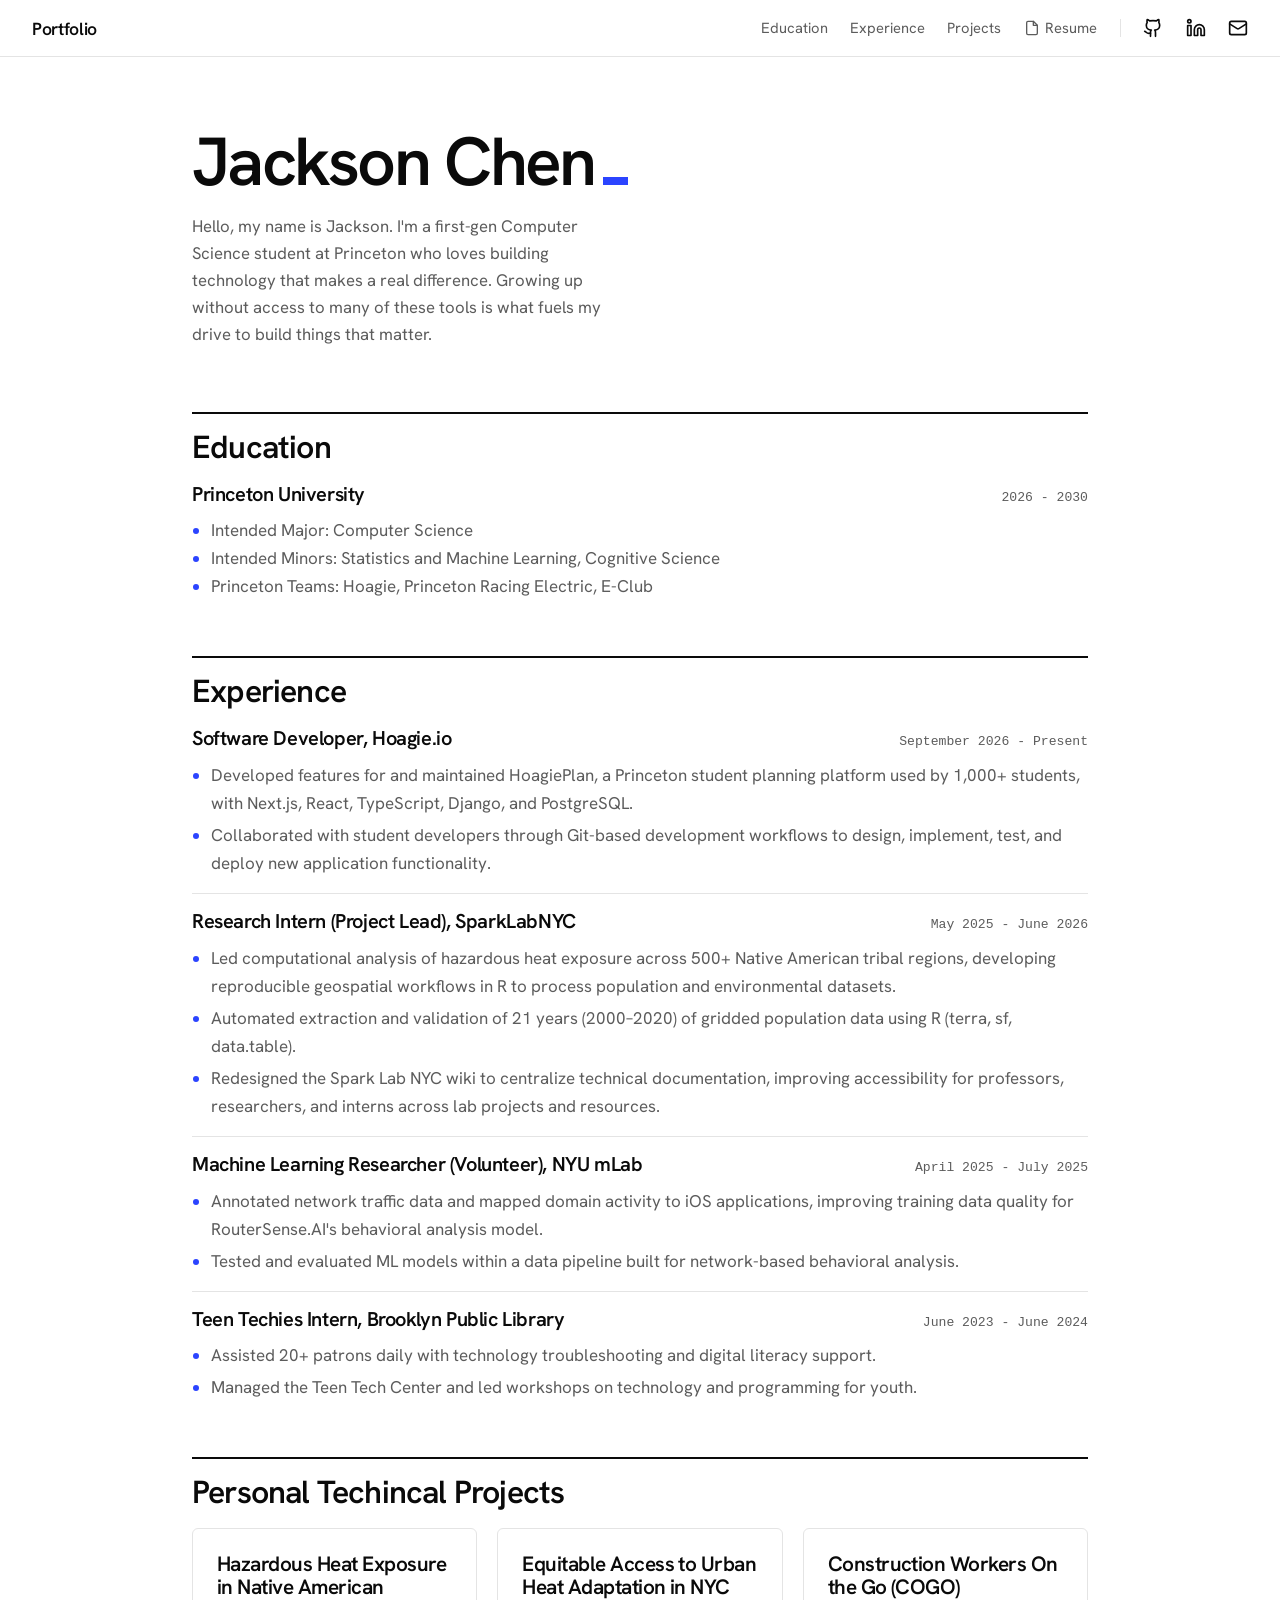
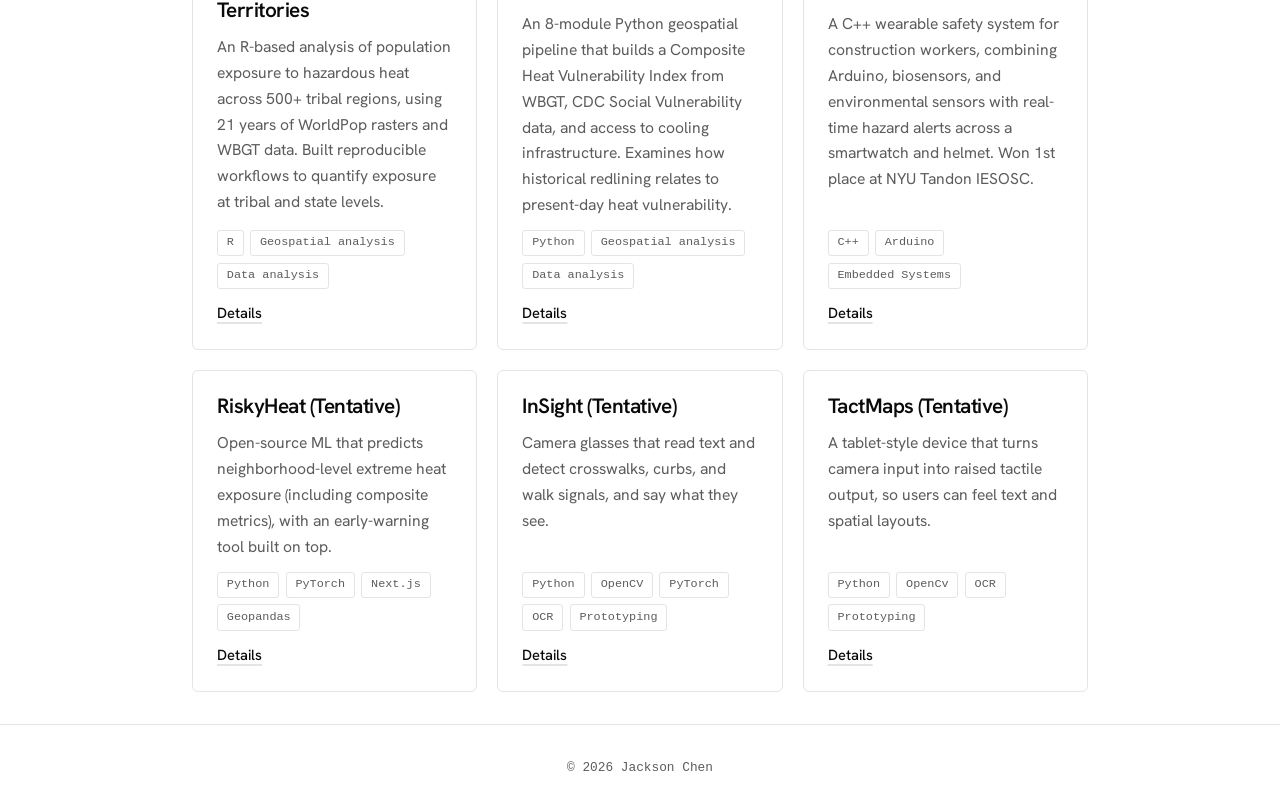
==== index.html @ f08892f3 "Update index.html" ====
<!DOCTYPE html>
<html lang="en">
<head>
  <meta charset="UTF-8">
  <meta name="viewport" content="width=device-width, initial-scale=1.0">
  <title>Jackson Chen | Portfolio</title>
  <meta name="description" content="Portfolio of Jackson Chen: education, experience, and projects.">
  <link rel="preconnect" href="https://fonts.googleapis.com">
  <link rel="preconnect" href="https://fonts.gstatic.com" crossorigin>
  <link href="https://fonts.googleapis.com/css2?family=Hanken+Grotesk:wght@400;500;600&family=Newsreader:wght@500;600&display=swap" rel="stylesheet">
  <link rel="stylesheet" href="style.css">
</head>
<body>
<svg width="0" height="0" style="position:absolute" aria-hidden="true">
  <symbol id="github" viewBox="0 0 24 24"><path d="M15 22v-4a4.8 4.8 0 0 0-1-3.5c3 0 6-2 6-5.5.08-1.25-.27-2.48-1-3.5.28-1.15.28-2.35 0-3.5 0 0-1 0-3 1.5-2.64-.5-5.36-.5-8 0C6 2 5 2 5 2c-.3 1.15-.3 2.35 0 3.5A5.403 5.403 0 0 0 4 9c0 3.5 3 5.5 6 5.5-.39.49-.68 1.05-.85 1.65-.17.6-.22 1.23-.15 1.85v4"/><path d="M9 18c-4.51 2-5-2-7-2"/></symbol>
  <symbol id="linkedin" viewBox="0 0 24 24"><path d="M16 8a6 6 0 0 1 6 6v7h-4v-7a2 2 0 0 0-2-2 2 2 0 0 0-2 2v7h-4v-7a6 6 0 0 1 6-6z"/><rect width="4" height="12" x="2" y="9"/><circle cx="4" cy="4" r="2"/></symbol>
  <symbol id="mail" viewBox="0 0 24 24"><rect width="20" height="16" x="2" y="4" rx="2"/><path d="m22 7-8.97 5.7a1.94 1.94 0 0 1-2.06 0L2 7"/></symbol>
  <symbol id="file" viewBox="0 0 24 24"><path d="M14 2H6a2 2 0 0 0-2 2v16a2 2 0 0 0 2 2h12a2 2 0 0 0 2-2V8z"/><path d="M14 2v6h6"/></symbol>
</svg>
<header class="topbar">
  <a class="brand" href="index.html">Portfolio</a>
  <nav aria-label="Main">
    <a href="index.html#education">Education</a>
    <a href="index.html#experience">Experience</a>
    <a href="index.html#projects">Projects</a>
    <a href="Resume.pdf" target="_blank" rel="noopener"><svg class="i"><use href="#file"/></svg> Resume</a>
    <span class="divider" aria-hidden="true"></span>
    <a class="icon" href="https://github.com/Jacksonc2630" aria-label="GitHub" target="_blank" rel="noopener"><svg class="i big"><use href="#github"/></svg></a>
    <a class="icon" href="https://www.linkedin.com/in/jacksonc2630/" aria-label="LinkedIn" target="_blank" rel="noopener"><svg class="i big"><use href="#linkedin"/></svg></a>
    <a class="icon" href="mailto:Jacksonc2630@gmail.com" aria-label="Email"><svg class="i big"><use href="#mail"/></svg></a>
  </nav>
</header>

<main id="top">
  <section class="hero">
    <h1>Jackson Chen</h1>
    <p>Hello, my name is Jackson. I'm a first-gen Computer Science student at Princeton who loves building technology that makes a real difference. Growing up without access to many of these tools is what fuels my drive to build things that matter.</p>
  </section>

  <section id="education">
    <h2>Education</h2>
    <div class="entry">
      <div class="entry-head"><h3>Princeton University</h3><span class="muted">2026 - 2030</span></div>
      <ul>
        <li>Intended Major: Computer Science</li>
        <li>Intended Minors: Statistics and Machine Learning, Cognitive Science</li>
        <li>Princeton Teams: Hoagie, Princeton Racing Electric, E-Club</li>
      </ul>
    </div>
  </section>

  <section id="experience">
    <h2>Experience</h2>
    <div class="entry">
      <div class="entry-head"><h3>Software Developer, Hoagie.io</h3><span class="muted">September 2026 - Present</span></div>
      <ul><li>Developed features for and maintained HoagiePlan, a Princeton student planning platform used by 1,000+ students, with Next.js, React, TypeScript, Django, and PostgreSQL.</li></ul>
      <ul><li>Collaborated with student developers through Git-based development workflows to design, implement, test, and deploy new application functionality.</li></ul>
    </div>
    <div class="entry">
      <div class="entry-head"><h3>Research Intern (Project Lead), SparkLabNYC</h3><span class="muted">May 2025 - June 2026</span></div>
      <ul><li>Led computational analysis of hazardous heat exposure across 500+ Native American tribal regions, developing reproducible geospatial workflows in R to process population and environmental datasets.</li></ul>
      <ul><li>Automated extraction and validation of 21 years (2000–2020) of gridded population data using R (terra, sf, data.table).</li></ul>
      <ul><li>Redesigned the Spark Lab NYC wiki to centralize technical documentation, improving accessibility for professors, researchers, and interns across lab projects and resources.</li></ul>
    </div>
    <div class="entry">
      <div class="entry-head"><h3>Machine Learning Researcher (Volunteer), NYU mLab</h3><span class="muted">April 2025 - July 2025</span></div>
      <ul><li>Annotated network traffic data and mapped domain activity to iOS applications, improving training data quality for RouterSense.AI's behavioral analysis model.</li></ul>
      <ul><li>Tested and evaluated ML models within a data pipeline built for network-based behavioral analysis.</li></ul>
    </div>
    <div class="entry">
      <div class="entry-head"><h3>Teen Techies Intern, Brooklyn Public Library</h3><span class="muted">June 2023 - June 2024</span></div>
      <ul><li>Assisted 20+ patrons daily with technology troubleshooting and digital literacy support.</li></ul>
      <ul><li>Managed the Teen Tech Center and led workshops on technology and programming for youth.</li></ul>
    </div>
  </section>

  <section id="Projects">
    <h2>Personal Techincal Projects</h2>
    <div class="grid">

      <article class="card">
        <h3><a href="Projects/One.html">Hazardous Heat Exposure in Native American Territories</a></h3>
        <p>An R-based analysis of population exposure to hazardous heat across 500+ tribal regions, using 21 years of WorldPop rasters and WBGT data. Built reproducible workflows to quantify exposure at tribal and state levels.</p>
        <ul class="tags"><li>R</li><li>Geospatial analysis</li><li>Data analysis</li></ul>
        <div class="links"><a href="Projects/One.html">Details</a></div>
      </article>

      <article class="card">
        <h3><a href="Projects/Two.html">Equitable Access to Urban Heat Adaptation in NYC</a></h3>
        <p>An 8-module Python geospatial pipeline that builds a Composite Heat Vulnerability Index from WBGT, CDC Social Vulnerability data, and access to cooling infrastructure. Examines how historical redlining relates to present-day heat vulnerability.</p>
        <ul class="tags"><li>Python</li><li>Geospatial analysis</li><li>Data analysis</li></ul>
        <div class="links"><a href="Projects/Two.html">Details</a></div>
      </article>

      <article class="card">
        <h3><a href="Projects/Three.html">Construction Workers On the Go (COGO)</a></h3>
        <p>A C++ wearable safety system for construction workers, combining Arduino, biosensors, and environmental sensors with real-time hazard alerts across a smartwatch and helmet. Won 1st place at NYU Tandon IESOSC.</p>
        <ul class="tags"><li>C++</li><li>Arduino</li><li>Embedded Systems</li></ul>
        <div class="links"><a href="Projects/Three.html">Details</a></div>
      </article>

      <article class="card">
        <h3><a href="Projects/Four.html">RiskyHeat (Tentative)</a></h3>
        <p>Open-source ML that predicts neighborhood-level extreme heat exposure (including composite metrics), with an early-warning tool built on top.</p>
        <ul class="tags"><li>Python</li><li>PyTorch</li><li>Next.js</li><li>Geopandas</li></ul>
        <div class="links"><a href="Projects/Four.html">Details</a></div>
      </article>

      <article class="card">
        <h3><a href="Projects/Five.html">InSight (Tentative)</a></h3>
        <p>Camera glasses that read text and detect crosswalks, curbs, and walk signals, and say what they see.</p>
        <ul class="tags"><li>Python</li><li>OpenCV</li><li>PyTorch</li><li>OCR</li><li>Prototyping</li></ul>
        <div class="links"><a href="Projects/Five.html">Details</a></div>
      </article>

      <article class="card">
        <h3><a href="Projects/Six.html">TactMaps (Tentative)</a></h3>
        <p>A tablet-style device that turns camera input into raised tactile output, so users can feel text and spatial layouts.</p>
        <ul class="tags"><li>Python</li><li>OpenCv</li><li>OCR</li><li>Prototyping</li></ul>
        <div class="links"><a href="Projects/Six.html">Details</a></div>
      </article>
    </div>
  </section>
</main>

<footer>© 2026 Jackson Chen</footer>
</body>
</html>
---- style.css ----
:root {
  --bg: #ffffff;
  --text: #0a0a0a;
  --muted: #5c5c5c;
  --line: #e4e4e4;
  --soft: #f4f4f5;
  --accent: #2b44ff;

  --sans: 'Hanken Grotesk', system-ui, -apple-system, 'Segoe UI', sans-serif;
  --mono: ui-monospace, 'SF Mono', 'JetBrains Mono', Menlo, Consolas, monospace;
}

@media (prefers-color-scheme: dark) {
  :root {
    --bg: #000000;
    --text: #f5f5f5;
    --muted: #9b9b9b;
    --line: #242424;
    --soft: #111111;
    --accent: #8499ff;
  }
}

/* ---------- Base ---------- */
* { box-sizing: border-box; margin: 0; padding: 0; }

html { scroll-behavior: smooth; scroll-padding-top: 80px; }

body {
  background: var(--bg);
  color: var(--text);
  font: 400 1.0625rem/1.65 var(--sans);
  -webkit-font-smoothing: antialiased;
  text-rendering: optimizeLegibility;
}

a { color: inherit; text-decoration: none; }
a:focus-visible { outline: 2px solid var(--accent); outline-offset: 3px; border-radius: 3px; }
::selection { background: var(--accent); color: #fff; }

h1, h2, h3 { font-family: var(--sans); font-weight: 600; line-height: 1.1; letter-spacing: -0.025em; }
.muted { color: var(--muted); }

/* ---------- Icons ---------- */
.i { width: 16px; height: 16px; fill: none; stroke: currentColor; stroke-width: 2; stroke-linecap: round; stroke-linejoin: round; }
.i.big { width: 20px; height: 20px; }

/* ---------- Top bar ---------- */
.topbar {
  position: sticky; top: 0; z-index: 10;
  display: flex; align-items: center; justify-content: space-between; gap: 1rem; flex-wrap: wrap;
  padding: 0.85rem 2rem;
  background: color-mix(in srgb, var(--bg) 85%, transparent);
  -webkit-backdrop-filter: blur(12px);
  backdrop-filter: blur(12px);
  border-bottom: 1px solid var(--line);
}

.brand { font-weight: 600; font-size: 1.1rem; letter-spacing: -0.02em; }

nav { display: flex; align-items: center; gap: 1.4rem; font-size: 0.92rem; }
nav a { display: inline-flex; align-items: center; gap: 0.35rem; color: var(--muted); transition: color 0.15s; }
nav a:hover { color: var(--text); }
nav .icon { color: var(--text); }
nav .icon:hover { color: var(--accent); }
.divider { width: 1px; height: 18px; background: var(--line); }

/* ---------- Layout ---------- */
main { max-width: 960px; margin: 0 auto; padding: 0 2rem; }

section { padding: 2rem 0 0.5rem; }

/* ---------- Hero (the one loud element) ---------- */
/* hero is only as wide as the name; the paragraph is forced to match it */
.hero { padding: 4.5rem 0 2rem; width: max-content; max-width: 100%; }

.hero h1 {
  font-size: clamp(2.6rem, 8vw, 4.25rem);
  font-weight: 600;
  line-height: 0.98;
  letter-spacing: -0.04em;
  margin-bottom: 1.1rem;
}
/* small solid block after the name, like a terminal cursor */
.hero h1::after {
  content: "";
  display: inline-block;
  width: 0.38em; height: 0.12em;
  margin-left: 0.12em;
  background: var(--accent);
}

.hero p { width: 0; min-width: 100%; font-size: 1.05rem; line-height: 1.6; color: var(--muted); }

/* ---------- Section headings ---------- */
h2 {
  font-size: 2rem;
  margin-bottom: 1.1rem;
  padding-top: 1rem;
  border-top: 2px solid var(--text);
}

/* ---------- Experience and education ---------- */
.entry { padding: 1rem 0; border-top: 1px solid var(--line); }
.entry:first-of-type { border-top: 0; padding-top: 0; }

.entry-head { display: flex; justify-content: space-between; gap: 0.5rem 1.5rem; flex-wrap: wrap; align-items: baseline; }
.entry h3 { font-size: 1.25rem; letter-spacing: -0.02em; }
.entry-head .muted { font-family: var(--mono); font-size: 0.82rem; font-variant-numeric: tabular-nums; }

.entry ul { margin: 0.5rem 0 0 1.2rem; color: var(--muted); }
.entry ul + ul { margin-top: 0.25rem; } /* your bullets are each in their own <ul>; keep them tight */
.entry li::marker { color: var(--accent); }

/* ---------- Project cards ---------- */
.grid { display: grid; grid-template-columns: repeat(auto-fill, minmax(280px, 1fr)); gap: 1.25rem; }

.card {
  display: flex; flex-direction: column; gap: 0.75rem;
  padding: 1.5rem;
  border: 1px solid var(--line);
  border-radius: 6px;
  transition: border-color 0.15s, background-color 0.15s;
}
.card:hover { border-color: var(--accent); background: var(--soft); }

.card h3 { font-size: 1.3rem; }
.card h3 a:hover { color: var(--accent); }
.card p { color: var(--muted); font-size: 0.98rem; flex: 1; }

.tags { display: flex; flex-wrap: wrap; gap: 0.4rem; list-style: none; }
.tags li {
  font-family: var(--mono); font-size: 0.74rem;
  padding: 0.15rem 0.55rem;
  border: 1px solid var(--line);
  border-radius: 3px;
  color: var(--muted);
}

.links { display: flex; gap: 1.1rem; font-size: 0.92rem; font-weight: 500; }
.links:empty { display: none; }
.links a {
  display: inline-flex; align-items: center; gap: 0.35rem;
  text-decoration: underline; text-decoration-thickness: 1.5px; text-underline-offset: 4px;
  text-decoration-color: var(--line);
  transition: text-decoration-color 0.15s, color 0.15s;
}
.links a:hover { color: var(--accent); text-decoration-color: var(--accent); }

.card iframe { border: 0; border-radius: 4px; }

/* ---------- Footer ---------- */
footer {
  text-align: center;
  padding: 2rem 2rem;
  margin-top: 1.5rem;
  color: var(--muted);
  font-family: var(--mono);
  font-size: 0.8rem;
  border-top: 1px solid var(--line);
}

/* ---------- Mobile ---------- */
@media (max-width: 720px) {
  .topbar { padding: 0.8rem 1.25rem; }
  nav { gap: 1rem; flex-wrap: wrap; }
  main { padding: 0 1.25rem; }
  .hero { padding: 3rem 0 1.5rem; }
  section { padding-top: 1.5rem; }
  h2 { font-size: 1.7rem; }
}

/* ---------- Reduced motion ---------- */
@media (prefers-reduced-motion: reduce) {
  html { scroll-behavior: auto; }
  * { transition: none !important; }
}
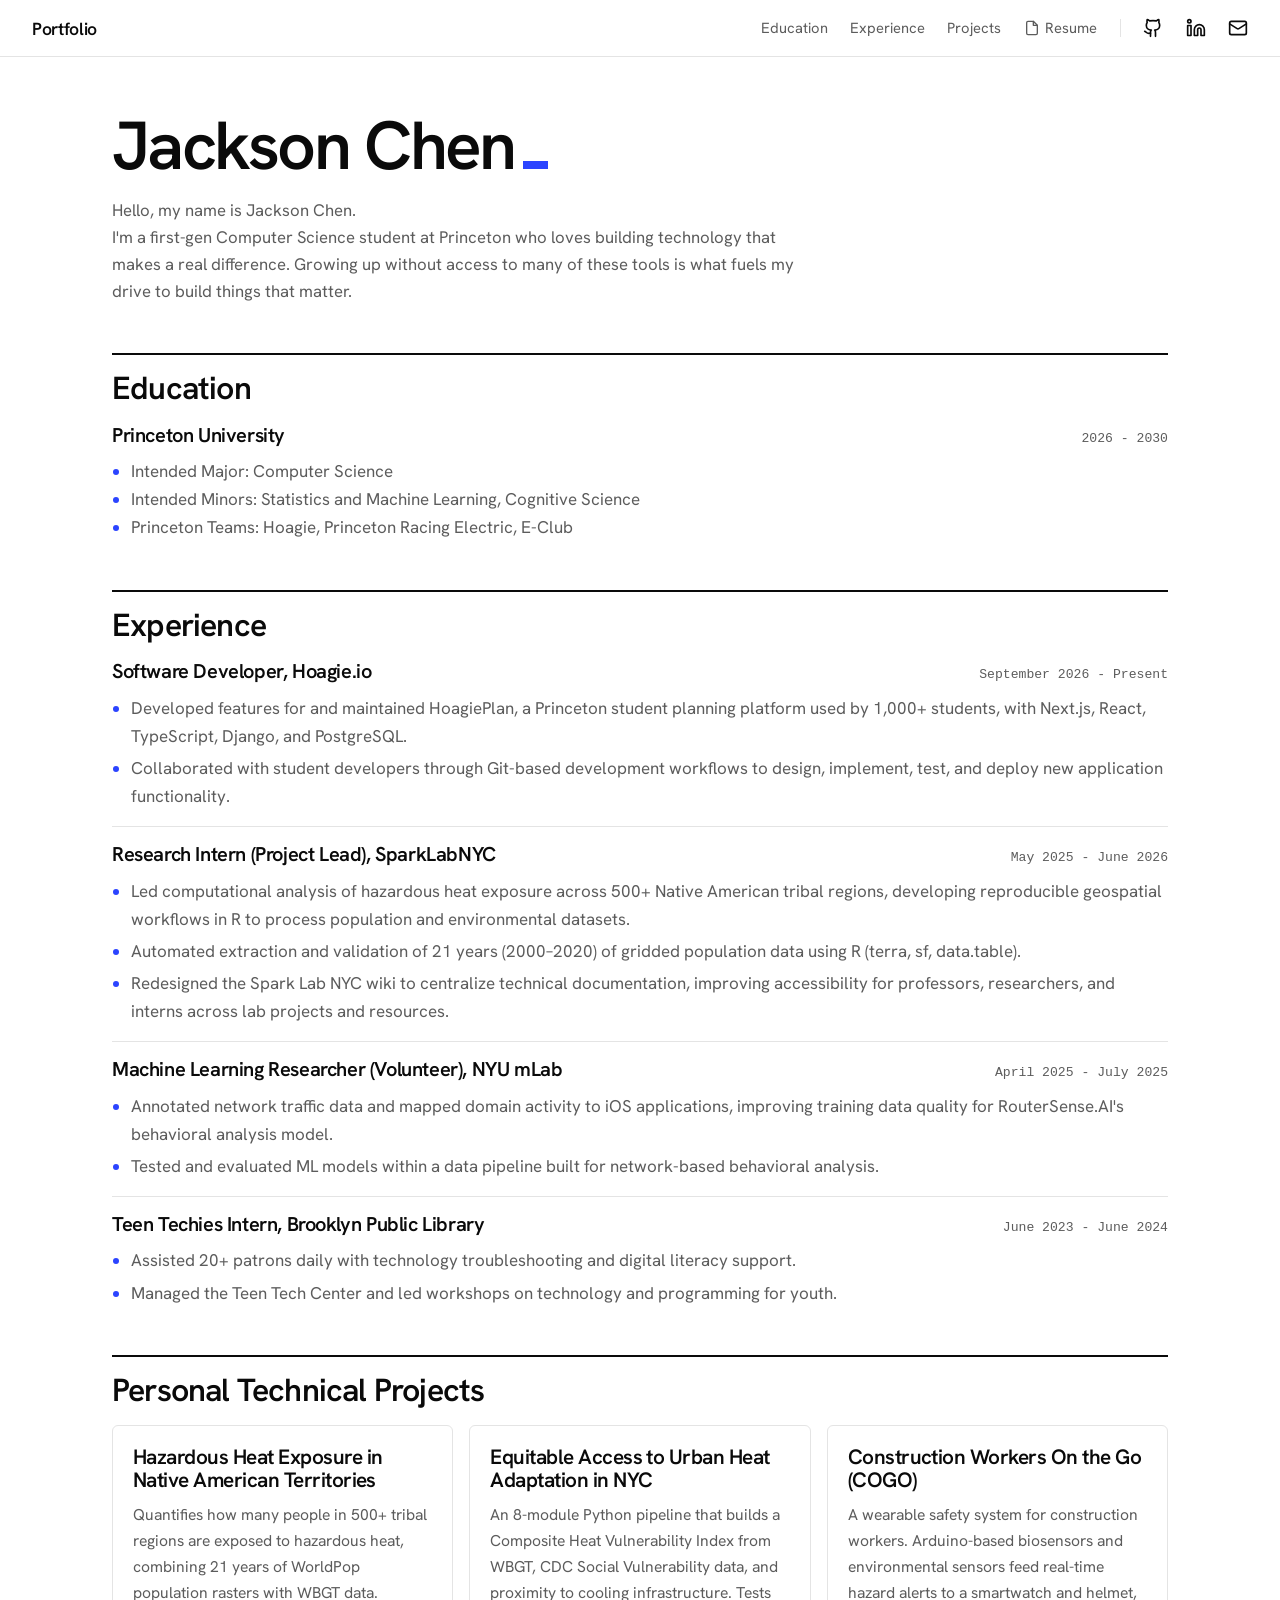
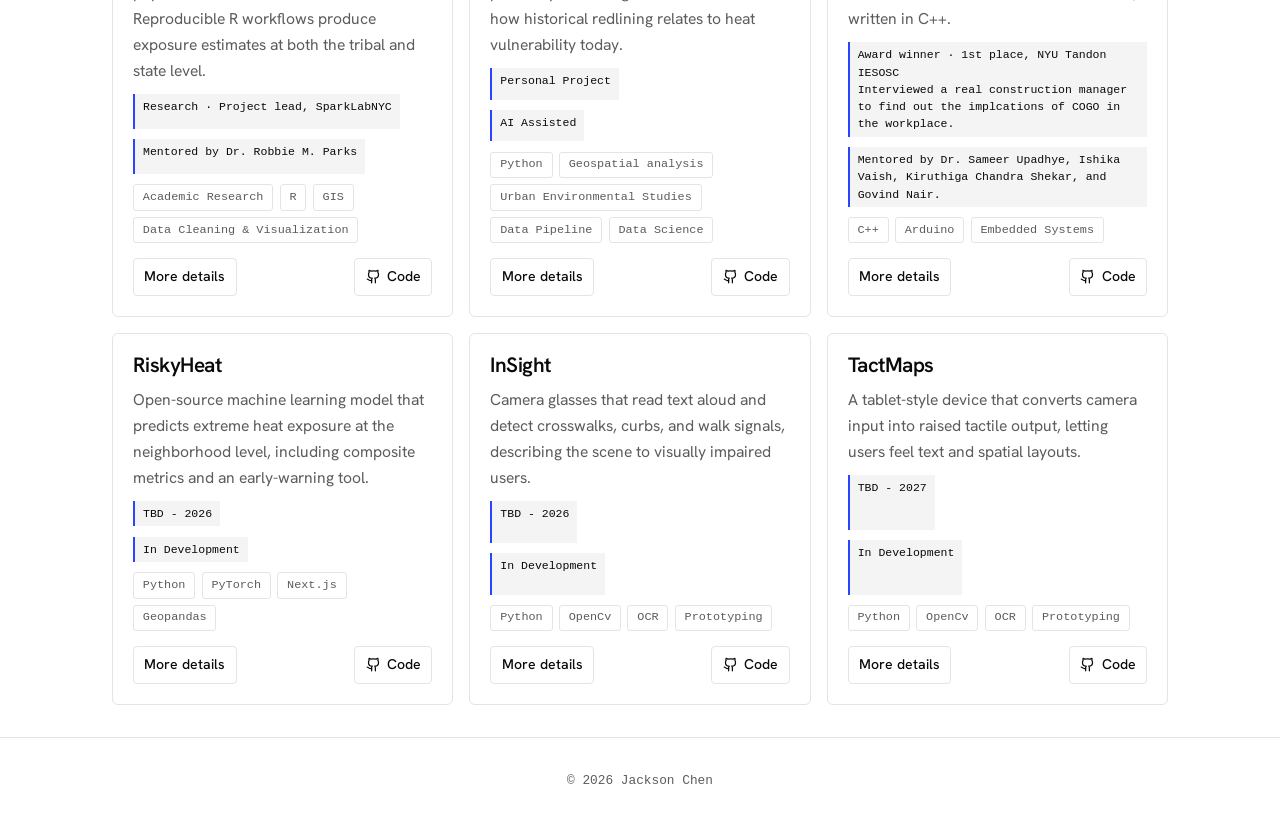
==== commit a400ac76: "Batch Upload of Pages for Projects" ====
--- a/index.html
+++ b/index.html
@@ -34,7 +34,8 @@
 <main id="top">
   <section class="hero">
     <h1>Jackson Chen</h1>
-    <p>Hello, my name is Jackson. I'm a first-gen Computer Science student at Princeton who loves building technology that makes a real difference. Growing up without access to many of these tools is what fuels my drive to build things that matter.</p>
+    <p>Hello, my name is Jackson Chen.</p>
+    <p>I'm a first-gen Computer Science student at Princeton who loves building technology that makes a real difference. Growing up without access to many of these tools is what fuels my drive to build things that matter.</p>
   </section>
 
   <section id="education">
@@ -74,51 +75,81 @@
     </div>
   </section>
 
-  <section id="Projects">
-    <h2>Personal Techincal Projects</h2>
+  <section id="projects">
+      <h2>Personal Technical Projects</h2>
     <div class="grid">
 
       <article class="card">
         <h3><a href="Projects/One.html">Hazardous Heat Exposure in Native American Territories</a></h3>
-        <p>An R-based analysis of population exposure to hazardous heat across 500+ tribal regions, using 21 years of WorldPop rasters and WBGT data. Built reproducible workflows to quantify exposure at tribal and state levels.</p>
-        <ul class="tags"><li>R</li><li>Geospatial analysis</li><li>Data analysis</li></ul>
-        <div class="links"><a href="Projects/One.html">Details</a></div>
-      </article>
+        <p>Quantifies how many people in 500+ tribal regions are exposed to hazardous heat, combining 21 years of WorldPop population rasters with WBGT data. Reproducible R workflows produce exposure estimates at both the tribal and state level.</p>
+          <p class="project-note">Research · Project lead, SparkLabNYC</p>
+          <p class="project-note">Mentored by Dr. Robbie M. Parks</p>
+          <ul class="tags"><li>Academic Research</li><li>R</li><li>GIS</li><li>Data Cleaning & Visualization</li></ul>
+          <div class="links">
+            <a href="Projects/One.html">More details</a>
+            <a href="https://github.com/Jacksonc2630/HazardousHeatExposureinNativeLands" target="_blank" rel="noopener"><svg class="i"><use href="#github"/></svg> Code</a>
+          </div>
+        </article>
 
-      <article class="card">
-        <h3><a href="Projects/Two.html">Equitable Access to Urban Heat Adaptation in NYC</a></h3>
-        <p>An 8-module Python geospatial pipeline that builds a Composite Heat Vulnerability Index from WBGT, CDC Social Vulnerability data, and access to cooling infrastructure. Examines how historical redlining relates to present-day heat vulnerability.</p>
-        <ul class="tags"><li>Python</li><li>Geospatial analysis</li><li>Data analysis</li></ul>
-        <div class="links"><a href="Projects/Two.html">Details</a></div>
-      </article>
+        <article class="card">
+          <h3><a href="Projects/Two.html">Equitable Access to Urban Heat Adaptation in NYC</a></h3>
+          <p>An 8-module Python pipeline that builds a Composite Heat Vulnerability Index from WBGT, CDC Social Vulnerability data, and proximity to cooling infrastructure. Tests how historical redlining relates to heat vulnerability today.</p>
+          <p class="project-note">Personal Project</p>
+          <p class="project-note">AI Assisted</p>
+          <ul class="tags"><li>Python</li><li>Geospatial analysis</li><li>Urban Environmental Studies</li><li>Data Pipeline</li><li>Data Science</li></ul>
+          <div class="links">
+            <a href="Projects/Two.html">More details</a>
+            <a href="https://github.com/Jacksonc2630/AccessUrbanHeatAdaptationNYC" target="_blank" rel="noopener"><svg class="i"><use href="#github"/></svg> Code</a>
+          </div>
+        </article>
 
-      <article class="card">
-        <h3><a href="Projects/Three.html">Construction Workers On the Go (COGO)</a></h3>
-        <p>A C++ wearable safety system for construction workers, combining Arduino, biosensors, and environmental sensors with real-time hazard alerts across a smartwatch and helmet. Won 1st place at NYU Tandon IESOSC.</p>
-        <ul class="tags"><li>C++</li><li>Arduino</li><li>Embedded Systems</li></ul>
-        <div class="links"><a href="Projects/Three.html">Details</a></div>
-      </article>
+        <article class="card">
+          <h3><a href="Projects/Three.html">Construction Workers On the Go (COGO)</a></h3>
+          <p>A wearable safety system for construction workers. Arduino-based biosensors and environmental sensors feed real-time hazard alerts to a smartwatch and helmet, written in C++.</p>
+          <p class="project-note">Award winner · 1st place, NYU Tandon IESOSC<br>Interviewed a real construction manager to find out the implcations of COGO in the workplace.</p>
+          <p class="project-note">Mentored by Dr. Sameer Upadhye, Ishika Vaish, Kiruthiga Chandra Shekar, and Govind Nair.</p>
+          <ul class="tags"><li>C++</li><li>Arduino</li><li>Embedded Systems</li></ul>
+          <div class="links">
+            <a href="Projects/Three.html">More details</a>
+            <a href="https://github.com/Jacksonc2630/ConstructionWorkersOnTheGo" target="_blank" rel="noopener"><svg class="i"><use href="#github"/></svg> Code</a>
+          </div>
+        </article>
 
-      <article class="card">
-        <h3><a href="Projects/Four.html">RiskyHeat (Tentative)</a></h3>
-        <p>Open-source ML that predicts neighborhood-level extreme heat exposure (including composite metrics), with an early-warning tool built on top.</p>
-        <ul class="tags"><li>Python</li><li>PyTorch</li><li>Next.js</li><li>Geopandas</li></ul>
-        <div class="links"><a href="Projects/Four.html">Details</a></div>
-      </article>
+        <article class="card">
+          <h3><a href="Projects/Four.html">RiskyHeat</a></h3>
+          <p>Open-source machine learning model that predicts extreme heat exposure at the neighborhood level, including composite metrics and an early-warning tool.</p>
+          <p class="project-note">TBD - 2026</p>
+          <p class="project-note">In Development</p>
+          <ul class="tags"><li>Python</li><li>PyTorch</li><li>Next.js</li><li>Geopandas</li></ul>
+          <div class="links">
+            <a href="Projects/Four.html">More details</a>
+            <a href="https://github.com/Jacksonc2630/RiskyHeat" target="_blank" rel="noopener"><svg class="i"><use href="#github"/></svg> Code</a>
+          </div>
+        </article>
 
-      <article class="card">
-        <h3><a href="Projects/Five.html">InSight (Tentative)</a></h3>
-        <p>Camera glasses that read text and detect crosswalks, curbs, and walk signals, and say what they see.</p>
-        <ul class="tags"><li>Python</li><li>OpenCV</li><li>PyTorch</li><li>OCR</li><li>Prototyping</li></ul>
-        <div class="links"><a href="Projects/Five.html">Details</a></div>
-      </article>
+        <article class="card">
+          <h3><a href="Projects/Five.html">InSight</a></h3>
+          <p>Camera glasses that read text aloud and detect crosswalks, curbs, and walk signals, describing the scene to visually impaired users.</p>
+          <p class="project-note">TBD - 2026</p>
+          <p class="project-note">In Development</p>
+          <ul class="tags"><li>Python</li><li>OpenCv</li><li>OCR</li><li>Prototyping</li></ul>
+          <div class="links">
+            <a href="Projects/Five.html">More details</a>
+            <a href="https://github.com/Jacksonc2630/InSight" target="_blank" rel="noopener"><svg class="i"><use href="#github"/></svg> Code</a>
+          </div>
+        </article>
 
-      <article class="card">
-        <h3><a href="Projects/Six.html">TactMaps (Tentative)</a></h3>
-        <p>A tablet-style device that turns camera input into raised tactile output, so users can feel text and spatial layouts.</p>
-        <ul class="tags"><li>Python</li><li>OpenCv</li><li>OCR</li><li>Prototyping</li></ul>
-        <div class="links"><a href="Projects/Six.html">Details</a></div>
-      </article>
+        <article class="card">
+          <h3><a href="Projects/Six.html">TactMaps</a></h3>
+          <p>A tablet-style device that converts camera input into raised tactile output, letting users feel text and spatial layouts.</p>
+          <p class="project-note">TBD - 2027</p>
+          <p class="project-note">In Development</p>
+          <ul class="tags"><li>Python</li><li>OpenCv</li><li>OCR</li><li>Prototyping</li></ul>
+          <div class="links">
+            <a href="Projects/Six.html">More details</a>
+            <a href="https://github.com/Jacksonc2630/TactMaps" target="_blank" rel="noopener"><svg class="i"><use href="#github"/></svg> Code</a>
+          </div>
+        </article>
     </div>
   </section>
 </main>
--- a/style.css
+++ b/style.css
@@ -66,13 +66,12 @@
 .divider { width: 1px; height: 18px; background: var(--line); }
 
 /* ---------- Layout ---------- */
-main { max-width: 960px; margin: 0 auto; padding: 0 2rem; }
+main { max-width: 1120px; margin: 0 auto; padding: 0 2rem; }
 
-section { padding: 2rem 0 0.5rem; }
+section { padding: 1.5rem 0 0.5rem; }
 
 /* ---------- Hero (the one loud element) ---------- */
-/* hero is only as wide as the name; the paragraph is forced to match it */
-.hero { padding: 4.5rem 0 2rem; width: max-content; max-width: 100%; }
+.hero { padding: 3.5rem 0 1.5rem; }
 
 .hero h1 {
   font-size: clamp(2.6rem, 8vw, 4.25rem);
@@ -90,7 +89,7 @@
   background: var(--accent);
 }
 
-.hero p { width: 0; min-width: 100%; font-size: 1.05rem; line-height: 1.6; color: var(--muted); }
+.hero p { max-width: 78ch; font-size: 1.05rem; line-height: 1.6; color: var(--muted); }
 
 /* ---------- Section headings ---------- */
 h2 {
@@ -113,11 +112,11 @@
 .entry li::marker { color: var(--accent); }
 
 /* ---------- Project cards ---------- */
-.grid { display: grid; grid-template-columns: repeat(auto-fill, minmax(280px, 1fr)); gap: 1.25rem; }
+.grid { display: grid; grid-template-columns: repeat(auto-fill, minmax(min(100%, 300px), 1fr)); gap: 1rem; }
 
 .card {
-  display: flex; flex-direction: column; gap: 0.75rem;
-  padding: 1.5rem;
+  display: flex; flex-direction: column; gap: 0.65rem;
+  padding: 1.25rem;
   border: 1px solid var(--line);
   border-radius: 6px;
   transition: border-color 0.15s, background-color 0.15s;
@@ -128,6 +127,18 @@
 .card h3 a:hover { color: var(--accent); }
 .card p { color: var(--muted); font-size: 0.98rem; flex: 1; }
 
+.project-note {
+  flex: 0;
+  align-self: flex-start;
+  padding: 0.25rem 0.5rem;
+  border-left: 2px solid var(--accent);
+  background: var(--soft);
+  color: var(--text) !important;
+  font-family: var(--mono);
+  font-size: 0.72rem !important;
+  line-height: 1.5;
+}
+
 .tags { display: flex; flex-wrap: wrap; gap: 0.4rem; list-style: none; }
 .tags li {
   font-family: var(--mono); font-size: 0.74rem;
@@ -137,15 +148,22 @@
   color: var(--muted);
 }
 
-.links { display: flex; gap: 1.1rem; font-size: 0.92rem; font-weight: 500; }
+.links {
+  display: flex; align-items: center; justify-content: space-between; gap: 0.65rem;
+  padding-top: 0.25rem;
+  font-size: 0.88rem; font-weight: 500;
+}
 .links:empty { display: none; }
 .links a {
-  display: inline-flex; align-items: center; gap: 0.35rem;
-  text-decoration: underline; text-decoration-thickness: 1.5px; text-underline-offset: 4px;
-  text-decoration-color: var(--line);
-  transition: text-decoration-color 0.15s, color 0.15s;
+  display: inline-flex; align-items: center; justify-content: center; gap: 0.4rem;
+  min-height: 2.35rem;
+  padding: 0.4rem 0.65rem;
+  border: 1px solid var(--line);
+  border-radius: 4px;
+  transition: border-color 0.15s, color 0.15s, background-color 0.15s;
 }
-.links a:hover { color: var(--accent); text-decoration-color: var(--accent); }
+.links a:hover { color: var(--accent); border-color: var(--accent); background: var(--bg); }
+.links .i { width: 15px; height: 15px; }
 
 .card iframe { border: 0; border-radius: 4px; }
 
@@ -165,8 +183,8 @@
   .topbar { padding: 0.8rem 1.25rem; }
   nav { gap: 1rem; flex-wrap: wrap; }
   main { padding: 0 1.25rem; }
-  .hero { padding: 3rem 0 1.5rem; }
-  section { padding-top: 1.5rem; }
+  .hero { padding: 2.5rem 0 1rem; }
+  section { padding-top: 1.25rem; }
   h2 { font-size: 1.7rem; }
 }
 
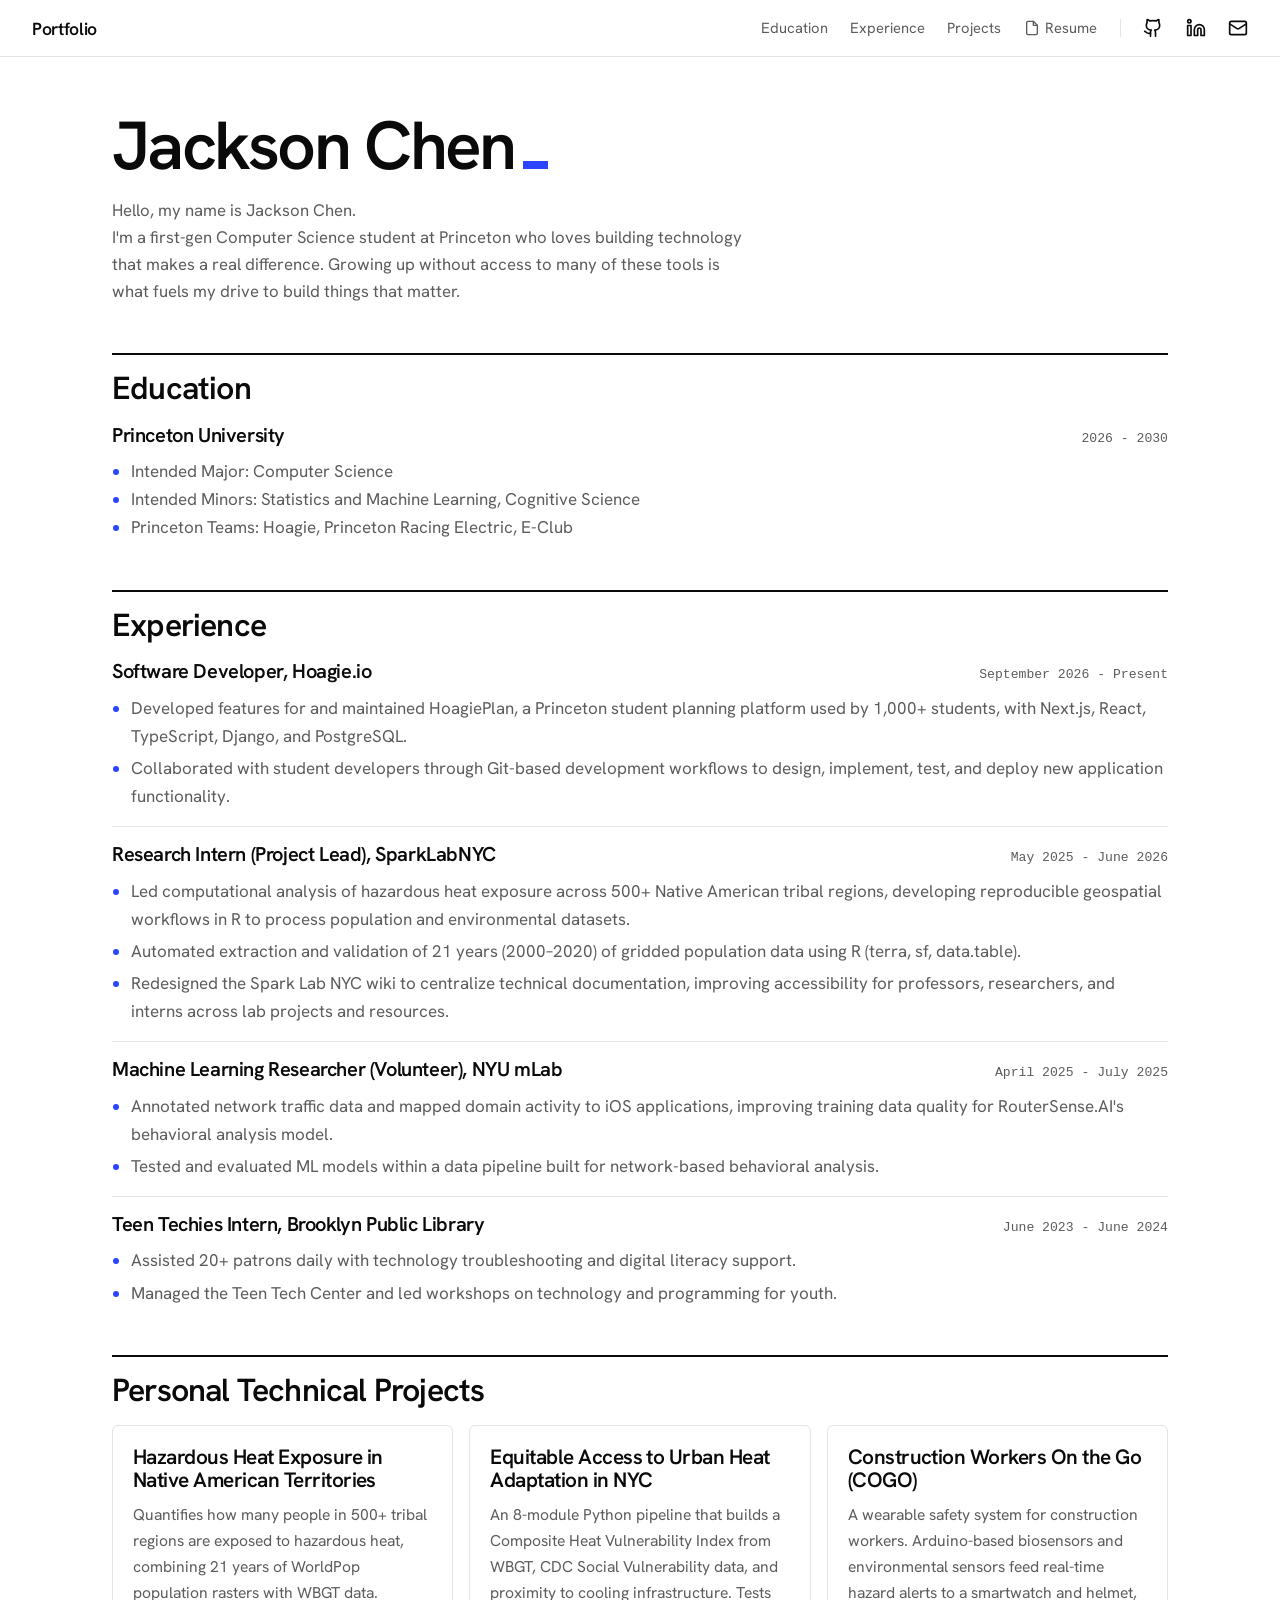
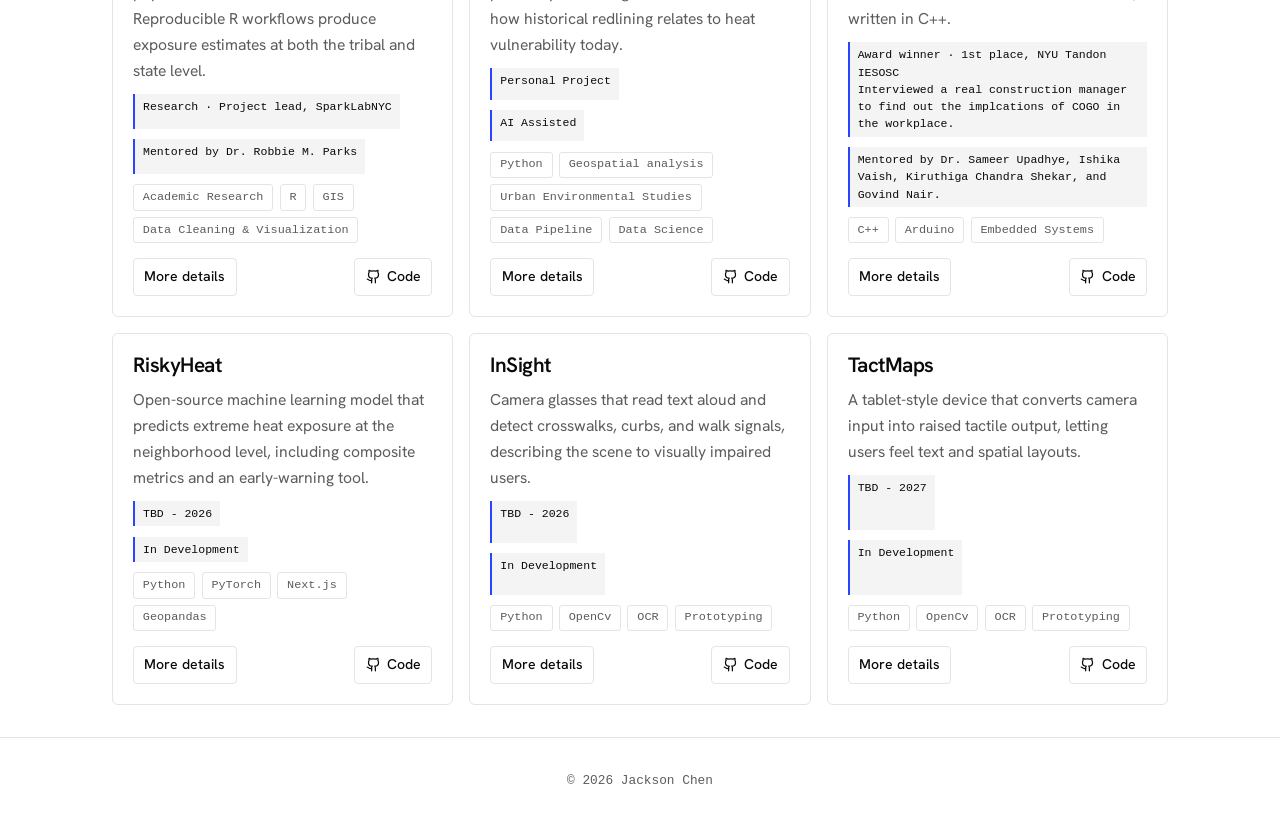
==== commit b2cd6ff0: "Fixed Spacing Issues" ====
--- a/index.html
+++ b/index.html
@@ -35,7 +35,7 @@
   <section class="hero">
     <h1>Jackson Chen</h1>
     <p>Hello, my name is Jackson Chen.</p>
-    <p>I'm a first-gen Computer Science student at Princeton who loves building technology that makes a real difference. Growing up without access to many of these tools is what fuels my drive to build things that matter.</p>
+    <p class="about-copy">I'm a first-gen Computer Science student at Princeton who loves building technology that makes a real difference. Growing up without access to many of these tools is what fuels my drive to build things that matter.</p>
   </section>
 
   <section id="education">
--- a/style.css
+++ b/style.css
@@ -90,6 +90,7 @@
 }
 
 .hero p { max-width: 78ch; font-size: 1.05rem; line-height: 1.6; color: var(--muted); }
+.hero .about-copy { max-width: 70ch; }
 
 /* ---------- Section headings ---------- */
 h2 {
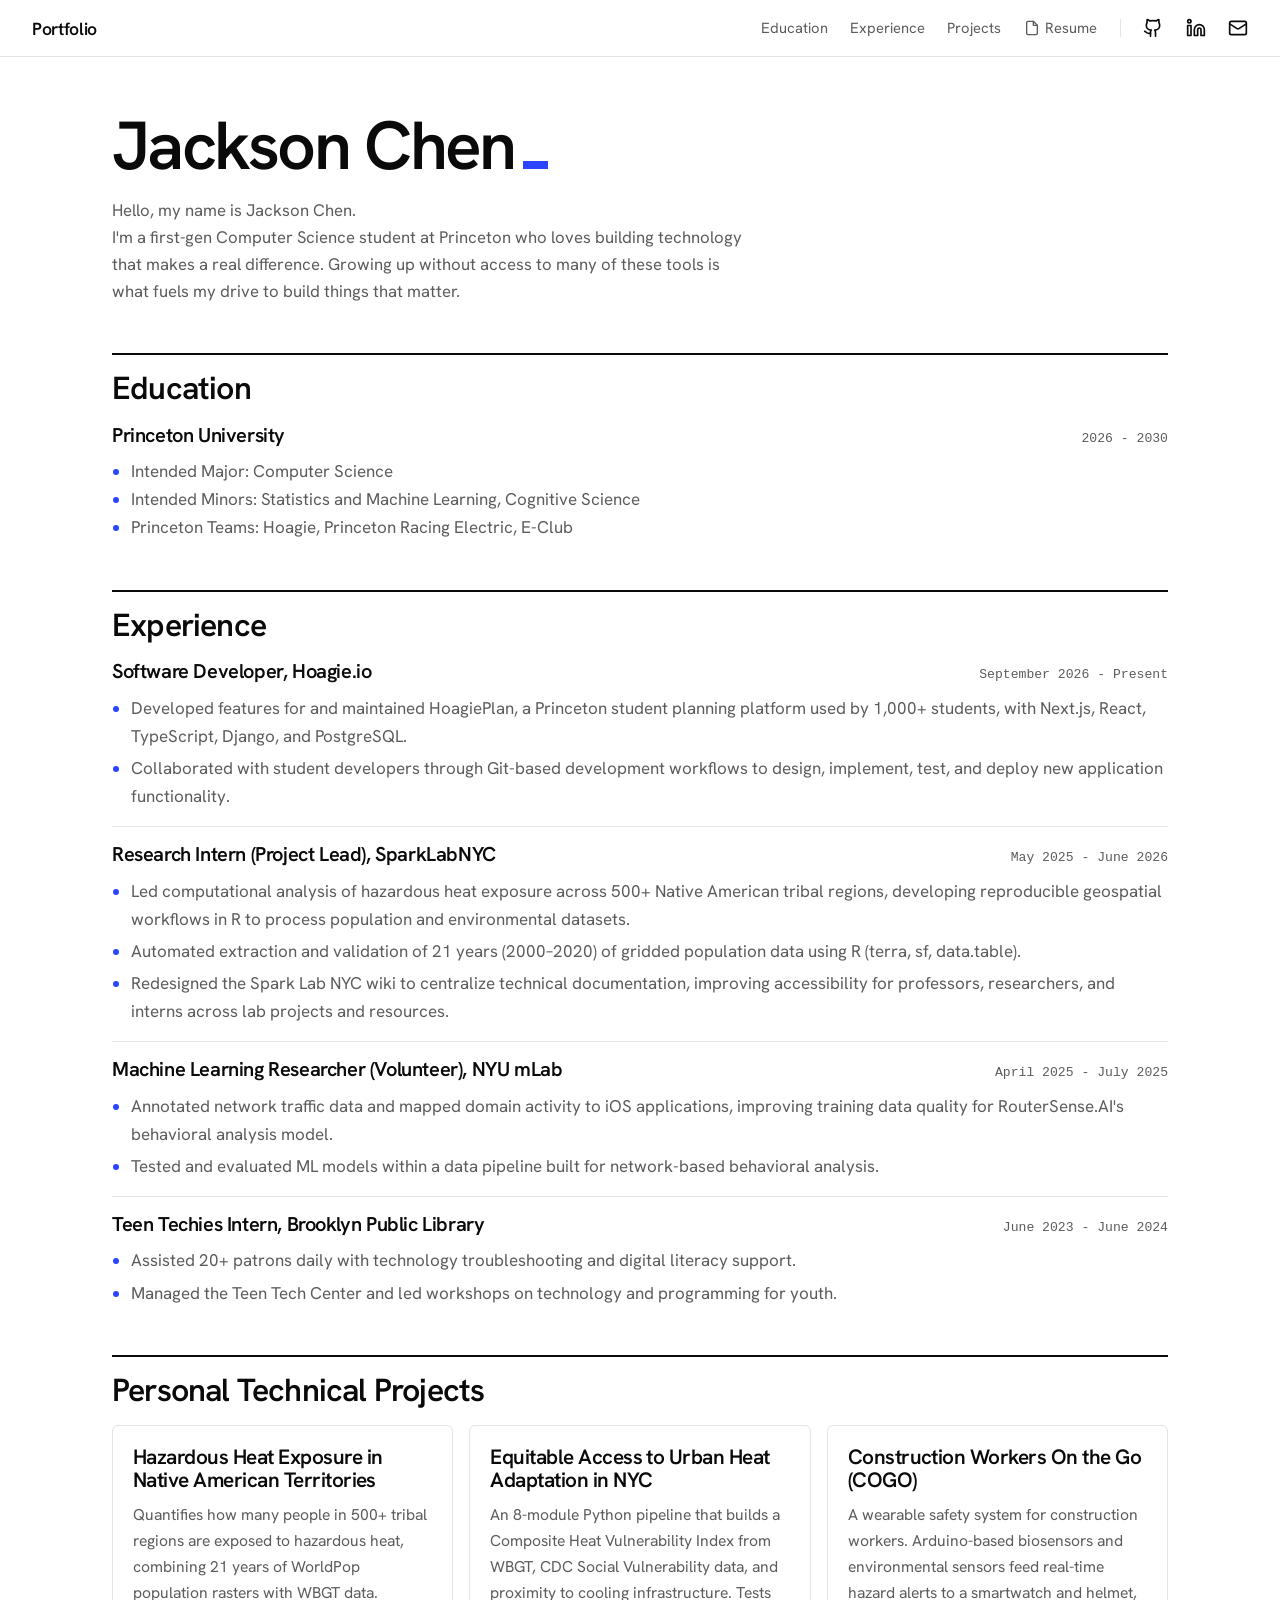
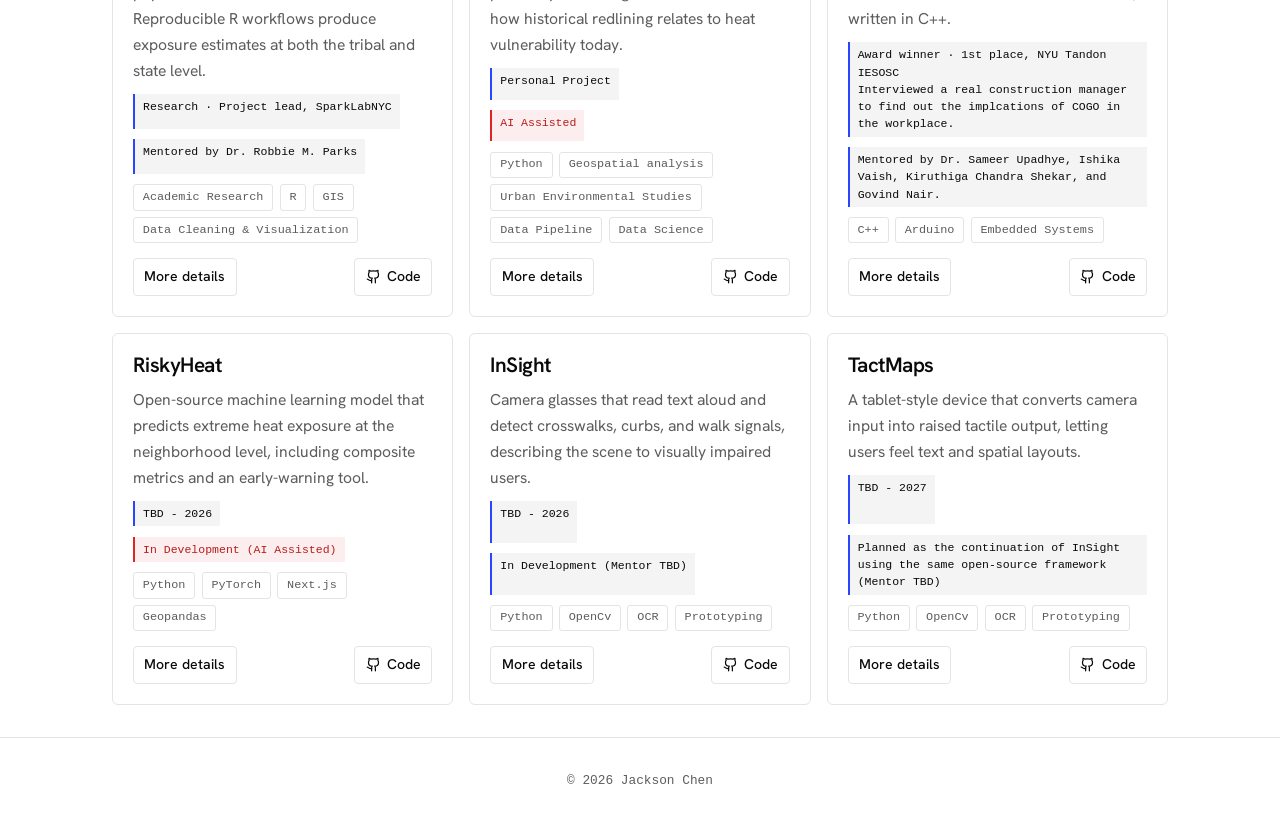
==== commit 2f6b4a6a: "Added Project Headers" ====
--- a/index.html
+++ b/index.html
@@ -95,7 +95,7 @@
           <h3><a href="Projects/Two.html">Equitable Access to Urban Heat Adaptation in NYC</a></h3>
           <p>An 8-module Python pipeline that builds a Composite Heat Vulnerability Index from WBGT, CDC Social Vulnerability data, and proximity to cooling infrastructure. Tests how historical redlining relates to heat vulnerability today.</p>
           <p class="project-note">Personal Project</p>
-          <p class="project-note">AI Assisted</p>
+          <p class="project-note project-note-ai">AI Assisted</p>
           <ul class="tags"><li>Python</li><li>Geospatial analysis</li><li>Urban Environmental Studies</li><li>Data Pipeline</li><li>Data Science</li></ul>
           <div class="links">
             <a href="Projects/Two.html">More details</a>
@@ -119,7 +119,7 @@
           <h3><a href="Projects/Four.html">RiskyHeat</a></h3>
           <p>Open-source machine learning model that predicts extreme heat exposure at the neighborhood level, including composite metrics and an early-warning tool.</p>
           <p class="project-note">TBD - 2026</p>
-          <p class="project-note">In Development</p>
+          <p class="project-note project-note-ai">In Development (AI Assisted)</p>
           <ul class="tags"><li>Python</li><li>PyTorch</li><li>Next.js</li><li>Geopandas</li></ul>
           <div class="links">
             <a href="Projects/Four.html">More details</a>
@@ -131,7 +131,7 @@
           <h3><a href="Projects/Five.html">InSight</a></h3>
           <p>Camera glasses that read text aloud and detect crosswalks, curbs, and walk signals, describing the scene to visually impaired users.</p>
           <p class="project-note">TBD - 2026</p>
-          <p class="project-note">In Development</p>
+          <p class="project-note">In Development (Mentor TBD)</p>
           <ul class="tags"><li>Python</li><li>OpenCv</li><li>OCR</li><li>Prototyping</li></ul>
           <div class="links">
             <a href="Projects/Five.html">More details</a>
@@ -143,7 +143,7 @@
           <h3><a href="Projects/Six.html">TactMaps</a></h3>
           <p>A tablet-style device that converts camera input into raised tactile output, letting users feel text and spatial layouts.</p>
           <p class="project-note">TBD - 2027</p>
-          <p class="project-note">In Development</p>
+          <p class="project-note">Planned as the continuation of InSight using the same open-source framework (Mentor TBD)</p>
           <ul class="tags"><li>Python</li><li>OpenCv</li><li>OCR</li><li>Prototyping</li></ul>
           <div class="links">
             <a href="Projects/Six.html">More details</a>
--- a/style.css
+++ b/style.css
@@ -140,6 +140,20 @@
   line-height: 1.5;
 }
 
+.project-note-ai {
+  border-left-color: #dc2626;
+  background: color-mix(in srgb, #dc2626 8%, var(--bg));
+  color: #b91c1c !important;
+}
+
+@media (prefers-color-scheme: dark) {
+  .project-note-ai {
+    border-left-color: #ff5a5f;
+    background: color-mix(in srgb, #ff5a5f 12%, var(--bg));
+    color: #ff8588 !important;
+  }
+}
+
 .tags { display: flex; flex-wrap: wrap; gap: 0.4rem; list-style: none; }
 .tags li {
   font-family: var(--mono); font-size: 0.74rem;
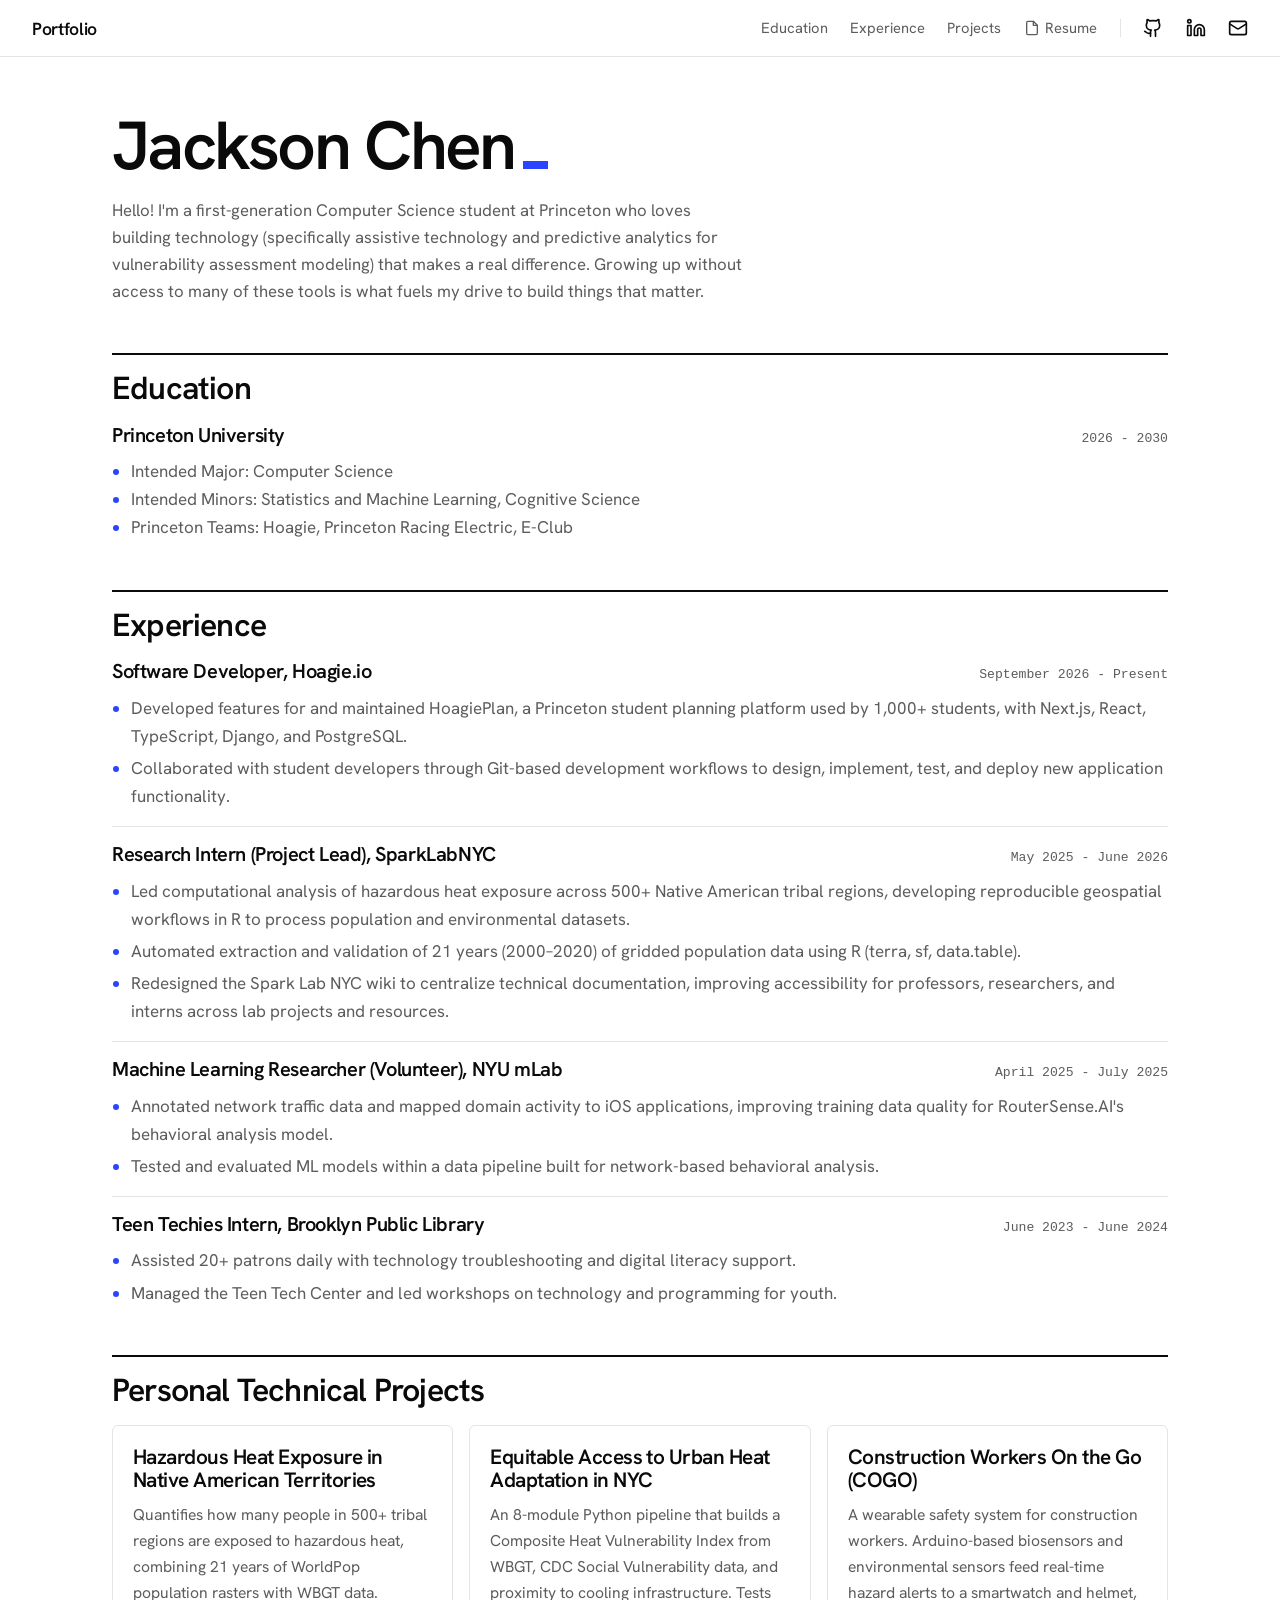
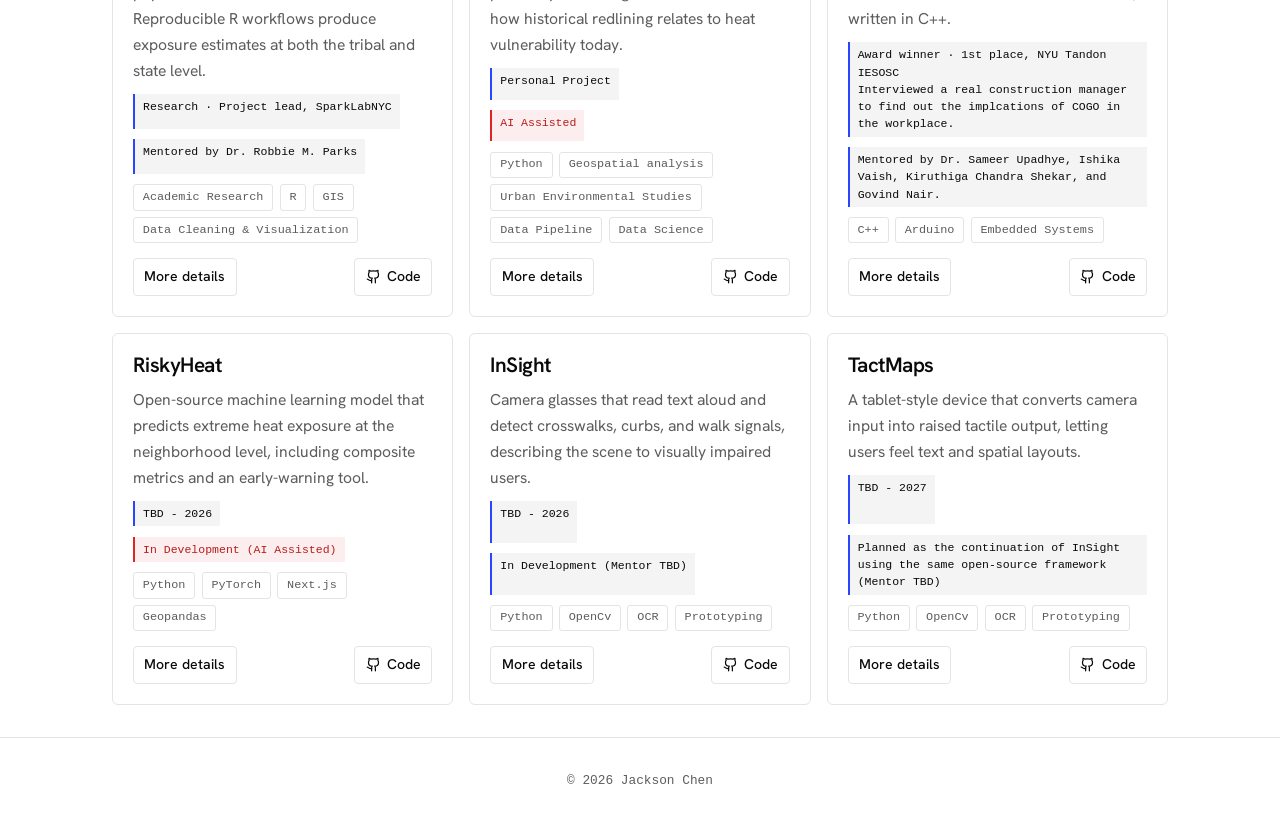
==== commit 499fc35e: "Update index.html" ====
--- a/index.html
+++ b/index.html
@@ -34,8 +34,7 @@
 <main id="top">
   <section class="hero">
     <h1>Jackson Chen</h1>
-    <p>Hello, my name is Jackson Chen.</p>
-    <p class="about-copy">I'm a first-gen Computer Science student at Princeton who loves building technology that makes a real difference. Growing up without access to many of these tools is what fuels my drive to build things that matter.</p>
+    <p class="about-copy">Hello! I'm a first-generation Computer Science student at Princeton who loves building technology (specifically assistive technology and predictive analytics for vulnerability assessment modeling) that makes a real difference. Growing up without access to many of these tools is what fuels my drive to build things that matter.</p>
   </section>
 
   <section id="education">
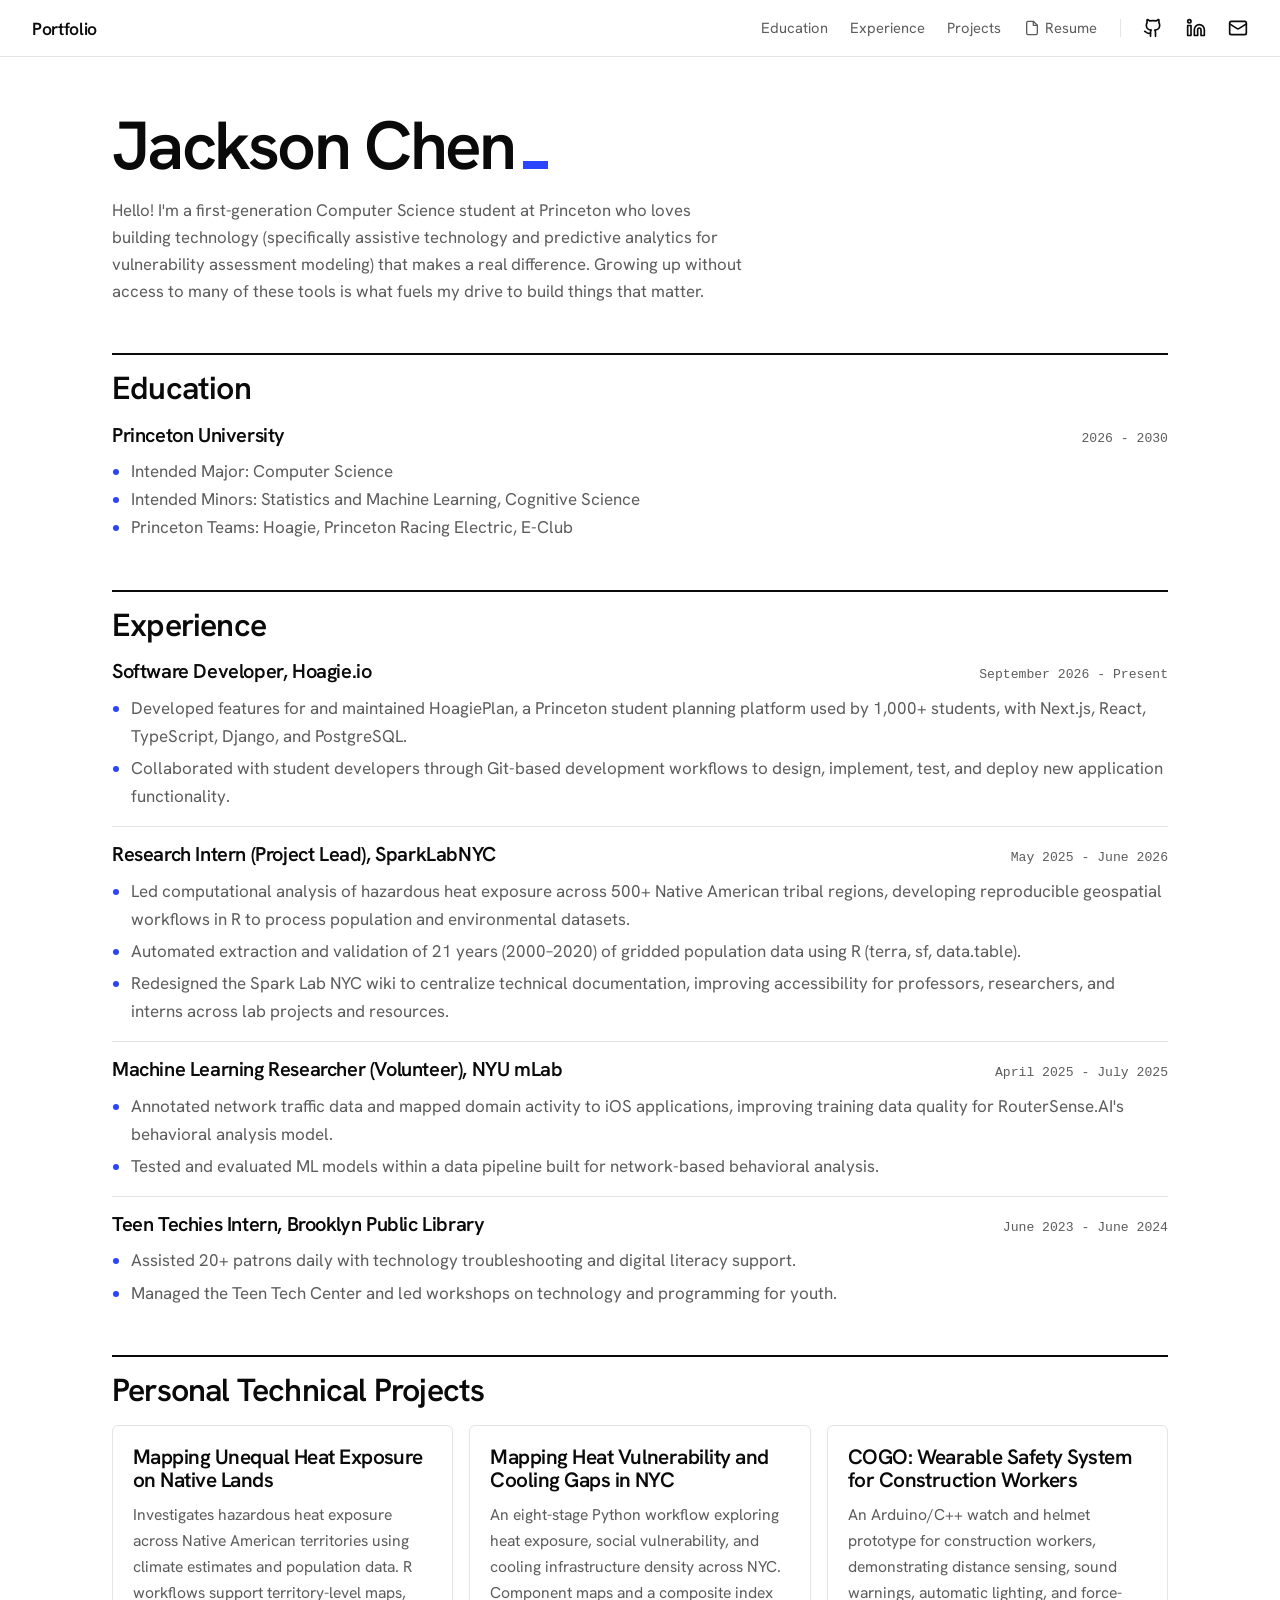
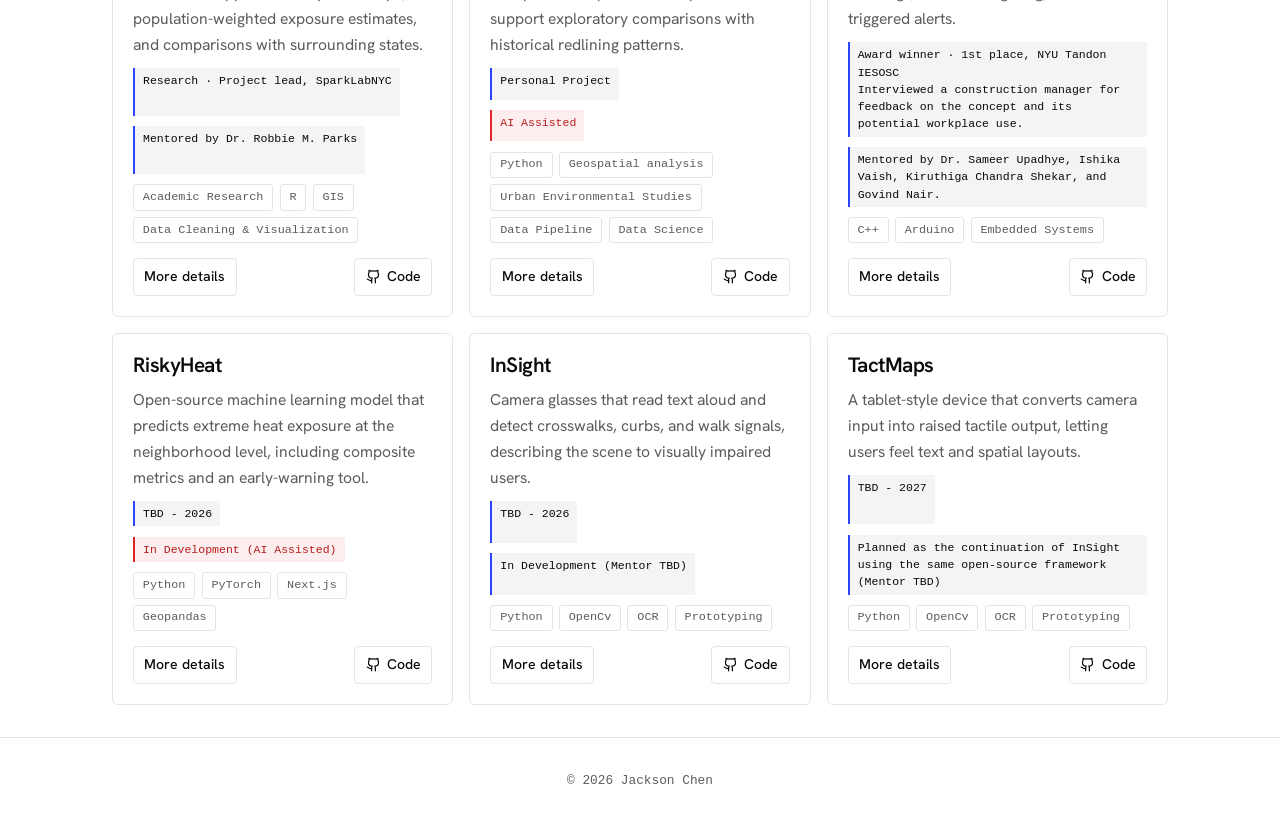
==== commit fba3c384: "Filled in 3 Projects" ====
--- a/index.html
+++ b/index.html
@@ -79,8 +79,8 @@
     <div class="grid">
 
       <article class="card">
-        <h3><a href="Projects/One.html">Hazardous Heat Exposure in Native American Territories</a></h3>
-        <p>Quantifies how many people in 500+ tribal regions are exposed to hazardous heat, combining 21 years of WorldPop population rasters with WBGT data. Reproducible R workflows produce exposure estimates at both the tribal and state level.</p>
+        <h3><a href="Projects/One.html">Mapping Unequal Heat Exposure on Native Lands</a></h3>
+        <p>Investigates hazardous heat exposure across Native American territories using climate estimates and population data. R workflows support territory-level maps, population-weighted exposure estimates, and comparisons with surrounding states.</p>
           <p class="project-note">Research · Project lead, SparkLabNYC</p>
           <p class="project-note">Mentored by Dr. Robbie M. Parks</p>
           <ul class="tags"><li>Academic Research</li><li>R</li><li>GIS</li><li>Data Cleaning & Visualization</li></ul>
@@ -91,8 +91,8 @@
         </article>
 
         <article class="card">
-          <h3><a href="Projects/Two.html">Equitable Access to Urban Heat Adaptation in NYC</a></h3>
-          <p>An 8-module Python pipeline that builds a Composite Heat Vulnerability Index from WBGT, CDC Social Vulnerability data, and proximity to cooling infrastructure. Tests how historical redlining relates to heat vulnerability today.</p>
+          <h3><a href="Projects/Two.html">Mapping Heat Vulnerability and Cooling Gaps in NYC</a></h3>
+          <p>An eight-stage Python workflow exploring heat exposure, social vulnerability, and cooling infrastructure density across NYC. Component maps and a composite index support exploratory comparisons with historical redlining patterns.</p>
           <p class="project-note">Personal Project</p>
           <p class="project-note project-note-ai">AI Assisted</p>
           <ul class="tags"><li>Python</li><li>Geospatial analysis</li><li>Urban Environmental Studies</li><li>Data Pipeline</li><li>Data Science</li></ul>
@@ -103,9 +103,9 @@
         </article>
 
         <article class="card">
-          <h3><a href="Projects/Three.html">Construction Workers On the Go (COGO)</a></h3>
-          <p>A wearable safety system for construction workers. Arduino-based biosensors and environmental sensors feed real-time hazard alerts to a smartwatch and helmet, written in C++.</p>
-          <p class="project-note">Award winner · 1st place, NYU Tandon IESOSC<br>Interviewed a real construction manager to find out the implcations of COGO in the workplace.</p>
+          <h3><a href="Projects/Three.html">COGO: Wearable Safety System for Construction Workers</a></h3>
+          <p>An Arduino/C++ watch and helmet prototype for construction workers, demonstrating distance sensing, sound warnings, automatic lighting, and force-triggered alerts.</p>
+          <p class="project-note">Award winner · 1st place, NYU Tandon IESOSC<br>Interviewed a construction manager for feedback on the concept and its potential workplace use.</p>
           <p class="project-note">Mentored by Dr. Sameer Upadhye, Ishika Vaish, Kiruthiga Chandra Shekar, and Govind Nair.</p>
           <ul class="tags"><li>C++</li><li>Arduino</li><li>Embedded Systems</li></ul>
           <div class="links">
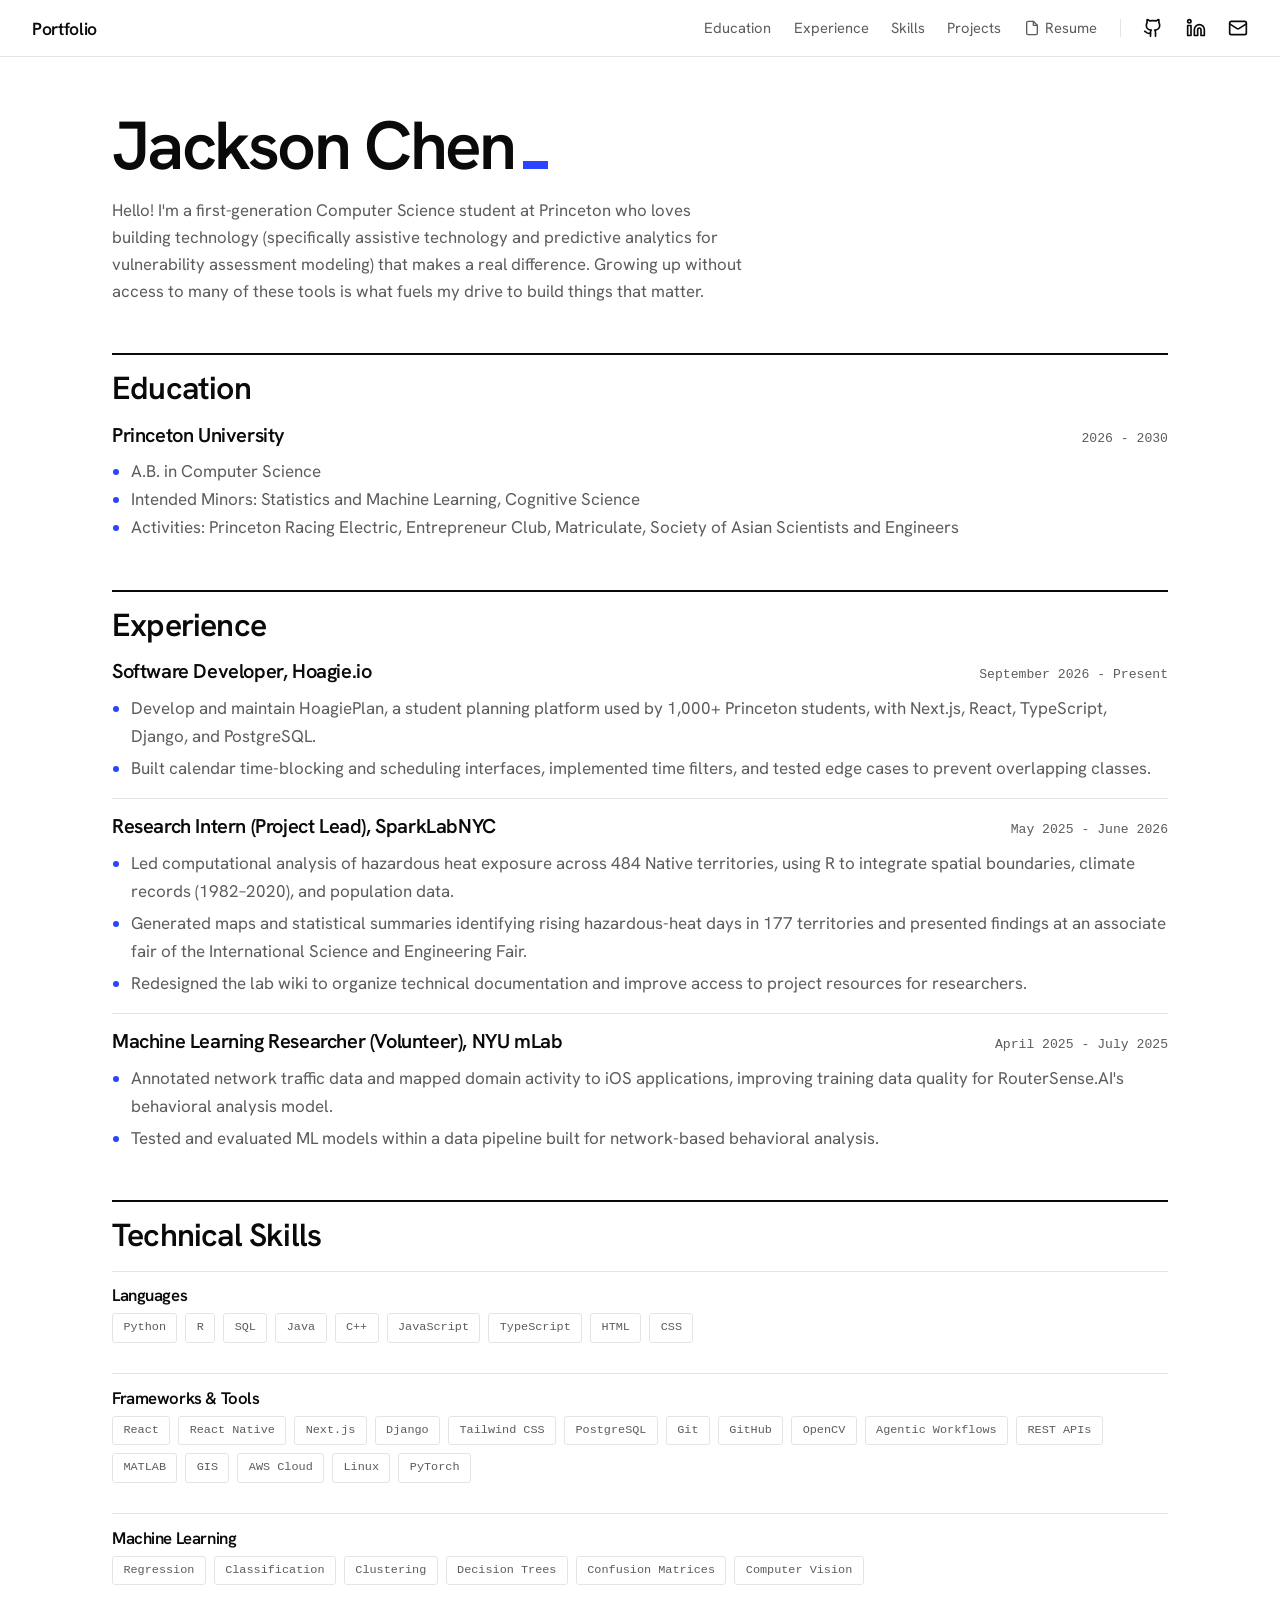
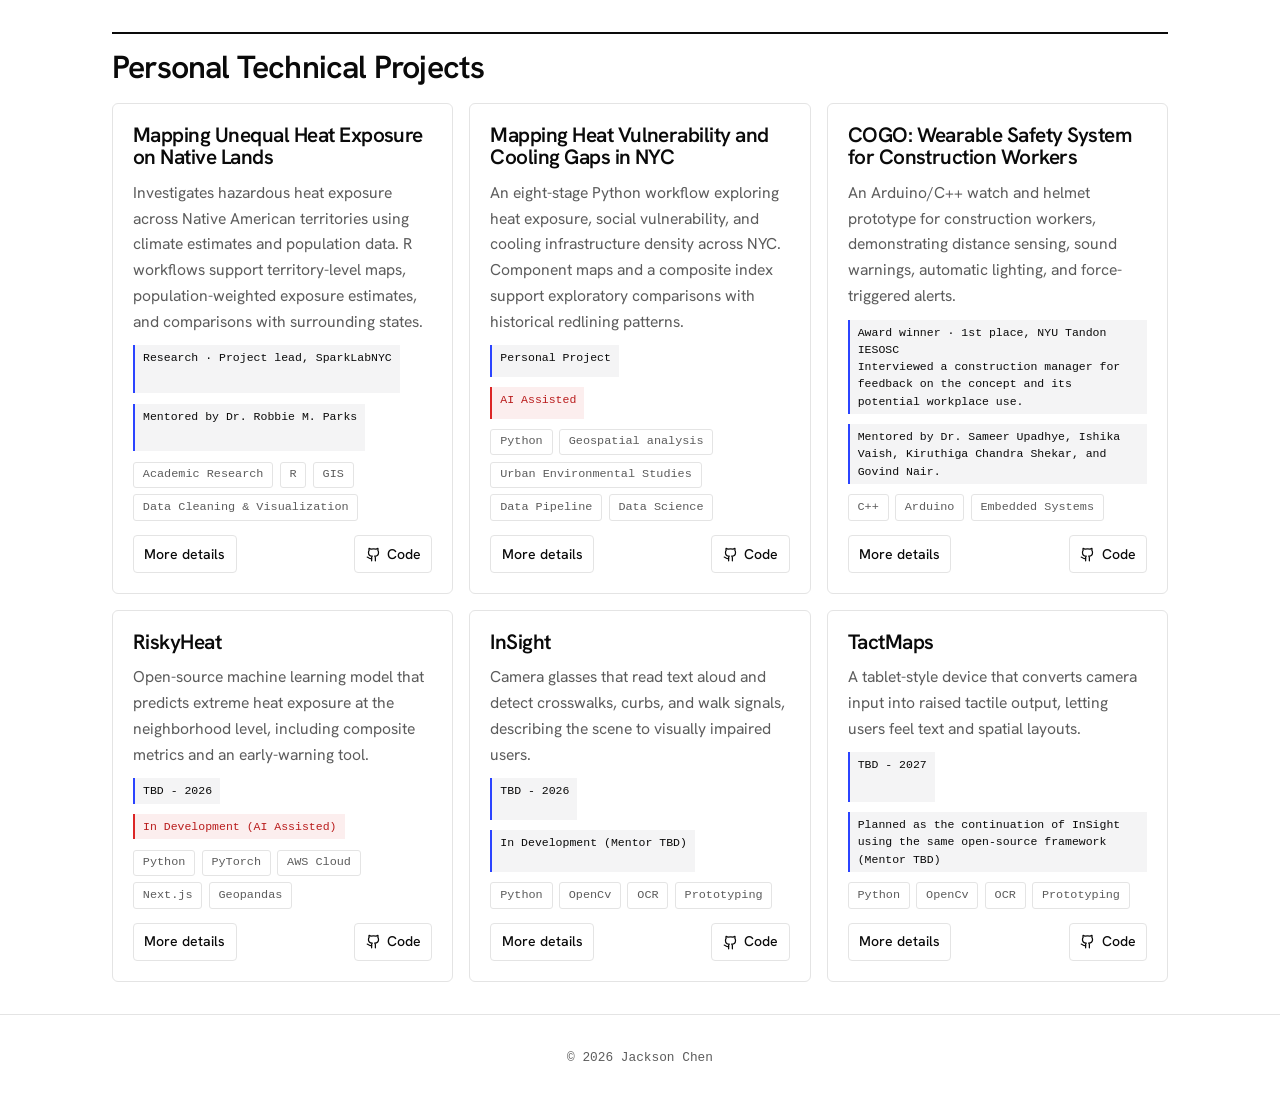
==== commit 7cfa0ef1: "Updated Resume and Removed older techincal expereince" ====
--- a/index.html
+++ b/index.html
@@ -22,6 +22,7 @@
   <nav aria-label="Main">
     <a href="index.html#education">Education</a>
     <a href="index.html#experience">Experience</a>
+    <a href="index.html#skills">Skills</a>
     <a href="index.html#projects">Projects</a>
     <a href="Resume.pdf" target="_blank" rel="noopener"><svg class="i"><use href="#file"/></svg> Resume</a>
     <span class="divider" aria-hidden="true"></span>
@@ -42,9 +43,9 @@
     <div class="entry">
       <div class="entry-head"><h3>Princeton University</h3><span class="muted">2026 - 2030</span></div>
       <ul>
-        <li>Intended Major: Computer Science</li>
+        <li>A.B. in Computer Science</li>
         <li>Intended Minors: Statistics and Machine Learning, Cognitive Science</li>
-        <li>Princeton Teams: Hoagie, Princeton Racing Electric, E-Club</li>
+        <li>Activities: Princeton Racing Electric, Entrepreneur Club, Matriculate, Society of Asian Scientists and Engineers</li>
       </ul>
     </div>
   </section>
@@ -53,24 +54,37 @@
     <h2>Experience</h2>
     <div class="entry">
       <div class="entry-head"><h3>Software Developer, Hoagie.io</h3><span class="muted">September 2026 - Present</span></div>
-      <ul><li>Developed features for and maintained HoagiePlan, a Princeton student planning platform used by 1,000+ students, with Next.js, React, TypeScript, Django, and PostgreSQL.</li></ul>
-      <ul><li>Collaborated with student developers through Git-based development workflows to design, implement, test, and deploy new application functionality.</li></ul>
+      <ul><li>Develop and maintain HoagiePlan, a student planning platform used by 1,000+ Princeton students, with Next.js, React, TypeScript, Django, and PostgreSQL.</li></ul>
+      <ul><li>Built calendar time-blocking and scheduling interfaces, implemented time filters, and tested edge cases to prevent overlapping classes.</li></ul>
     </div>
     <div class="entry">
       <div class="entry-head"><h3>Research Intern (Project Lead), SparkLabNYC</h3><span class="muted">May 2025 - June 2026</span></div>
-      <ul><li>Led computational analysis of hazardous heat exposure across 500+ Native American tribal regions, developing reproducible geospatial workflows in R to process population and environmental datasets.</li></ul>
-      <ul><li>Automated extraction and validation of 21 years (2000–2020) of gridded population data using R (terra, sf, data.table).</li></ul>
-      <ul><li>Redesigned the Spark Lab NYC wiki to centralize technical documentation, improving accessibility for professors, researchers, and interns across lab projects and resources.</li></ul>
+      <ul><li>Led computational analysis of hazardous heat exposure across 484 Native territories, using R to integrate spatial boundaries, climate records (1982–2020), and population data.</li></ul>
+      <ul><li>Generated maps and statistical summaries identifying rising hazardous-heat days in 177 territories and presented findings at an associate fair of the International Science and Engineering Fair.</li></ul>
+      <ul><li>Redesigned the lab wiki to organize technical documentation and improve access to project resources for researchers.</li></ul>
     </div>
     <div class="entry">
       <div class="entry-head"><h3>Machine Learning Researcher (Volunteer), NYU mLab</h3><span class="muted">April 2025 - July 2025</span></div>
       <ul><li>Annotated network traffic data and mapped domain activity to iOS applications, improving training data quality for RouterSense.AI's behavioral analysis model.</li></ul>
       <ul><li>Tested and evaluated ML models within a data pipeline built for network-based behavioral analysis.</li></ul>
     </div>
-    <div class="entry">
-      <div class="entry-head"><h3>Teen Techies Intern, Brooklyn Public Library</h3><span class="muted">June 2023 - June 2024</span></div>
-      <ul><li>Assisted 20+ patrons daily with technology troubleshooting and digital literacy support.</li></ul>
-      <ul><li>Managed the Teen Tech Center and led workshops on technology and programming for youth.</li></ul>
+  </section>
+
+  <section id="skills">
+    <h2>Technical Skills</h2>
+    <div class="skills">
+      <div class="skill-group">
+        <h3>Languages</h3>
+        <ul class="tags"><li>Python</li><li>R</li><li>SQL</li><li>Java</li><li>C++</li><li>JavaScript</li><li>TypeScript</li><li>HTML</li><li>CSS</li></ul>
+      </div>
+      <div class="skill-group">
+        <h3>Frameworks & Tools</h3>
+        <ul class="tags"><li>React</li><li>React Native</li><li>Next.js</li><li>Django</li><li>Tailwind CSS</li><li>PostgreSQL</li><li>Git</li><li>GitHub</li><li>OpenCV</li><li>Agentic Workflows</li><li>REST APIs</li><li>MATLAB</li><li>GIS</li><li>AWS Cloud</li><li>Linux</li><li>PyTorch</li></ul>
+      </div>
+      <div class="skill-group">
+        <h3>Machine Learning</h3>
+        <ul class="tags"><li>Regression</li><li>Classification</li><li>Clustering</li><li>Decision Trees</li><li>Confusion Matrices</li><li>Computer Vision</li></ul>
+      </div>
     </div>
   </section>
 
@@ -119,7 +133,7 @@
           <p>Open-source machine learning model that predicts extreme heat exposure at the neighborhood level, including composite metrics and an early-warning tool.</p>
           <p class="project-note">TBD - 2026</p>
           <p class="project-note project-note-ai">In Development (AI Assisted)</p>
-          <ul class="tags"><li>Python</li><li>PyTorch</li><li>Next.js</li><li>Geopandas</li></ul>
+          <ul class="tags"><li>Python</li><li>PyTorch</li><li>AWS Cloud</li><li>Next.js</li><li>Geopandas</li></ul>
           <div class="links">
             <a href="Projects/Four.html">More details</a>
             <a href="https://github.com/Jacksonc2630/RiskyHeat" target="_blank" rel="noopener"><svg class="i"><use href="#github"/></svg> Code</a>
--- a/style.css
+++ b/style.css
@@ -111,6 +111,13 @@
 .entry ul { margin: 0.5rem 0 0 1.2rem; color: var(--muted); }
 .entry ul + ul { margin-top: 0.25rem; } /* your bullets are each in their own <ul>; keep them tight */
 .entry li::marker { color: var(--accent); }
+
+/* ---------- Skills ---------- */
+.skills { display: grid; gap: 1rem; }
+.skill-group { padding: 0.9rem 0; border-top: 1px solid var(--line); }
+.skill-group h3 { font-size: 1.05rem; margin-bottom: 0.55rem; }
+.skill-group .tags { gap: 0.5rem; }
+.skill-group .tags li { padding: 0.25rem 0.65rem; }
 
 /* ---------- Project cards ---------- */
 .grid { display: grid; grid-template-columns: repeat(auto-fill, minmax(min(100%, 300px), 1fr)); gap: 1rem; }
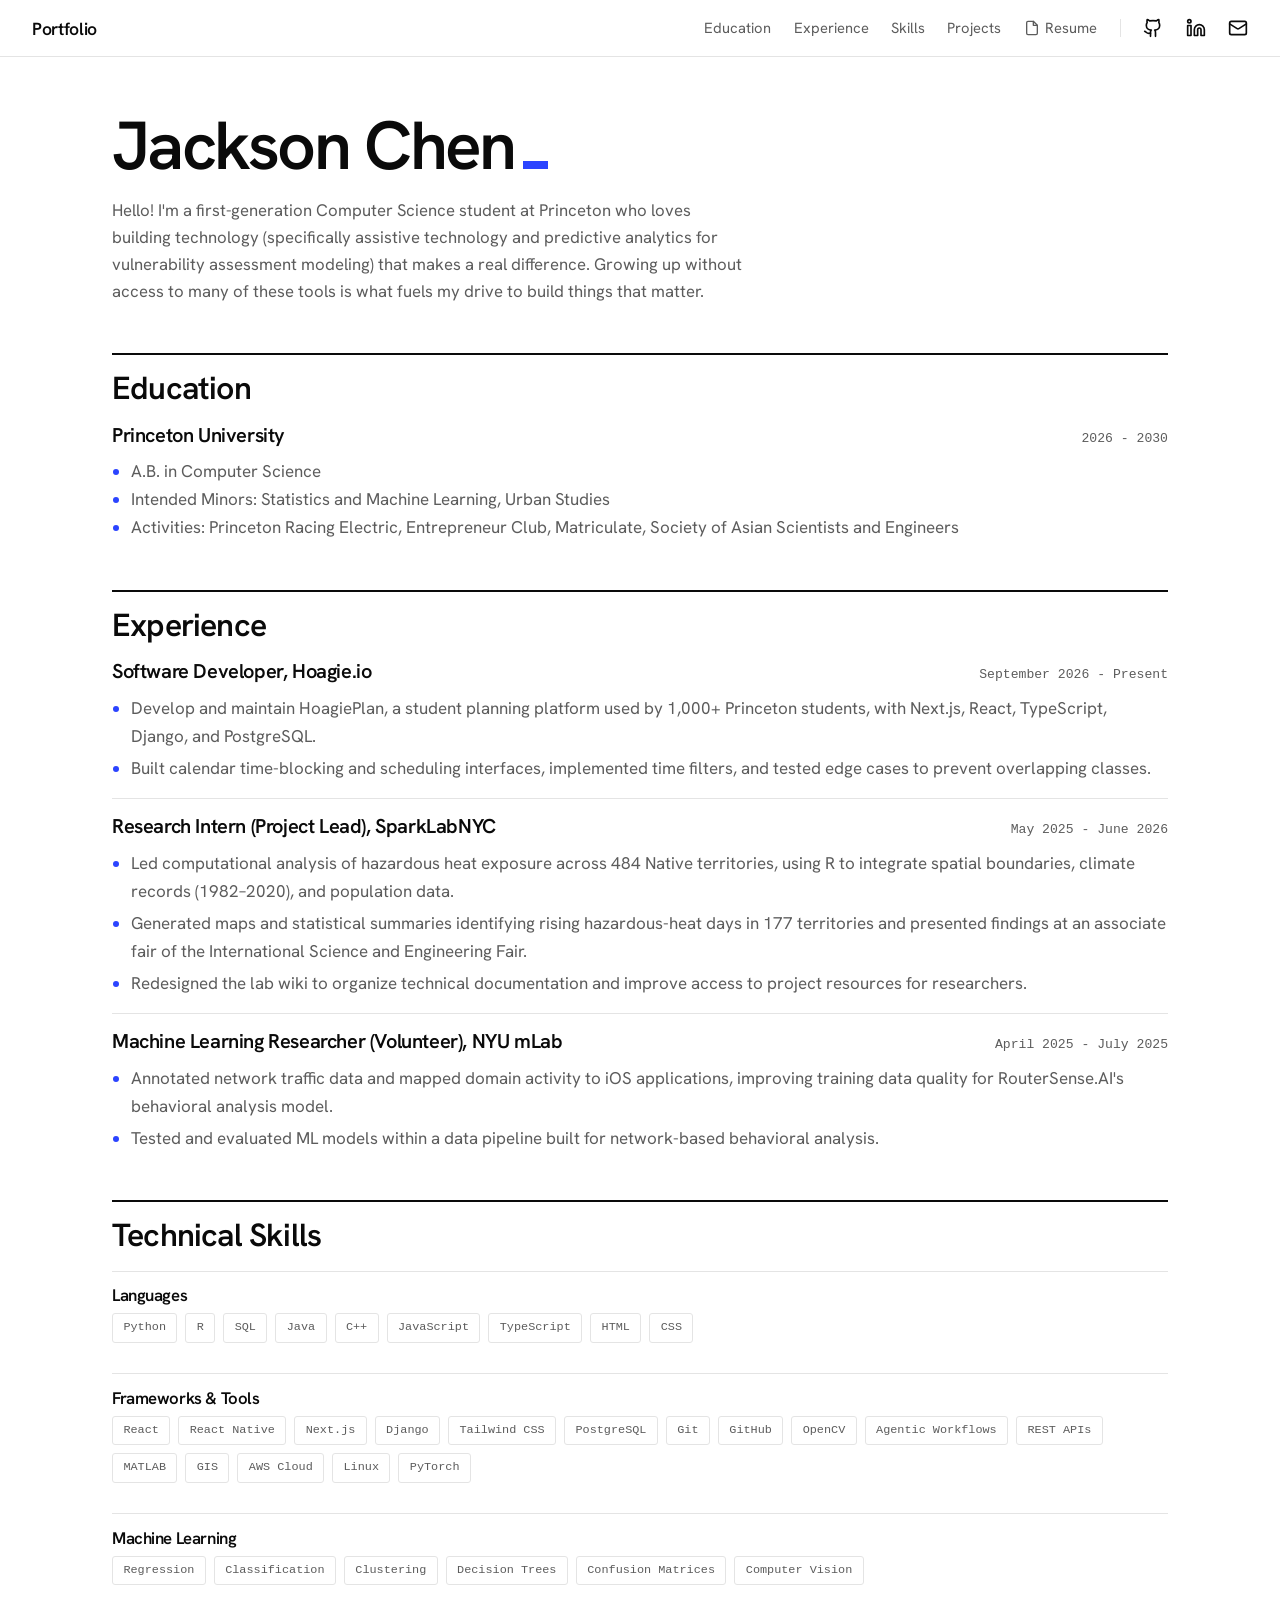
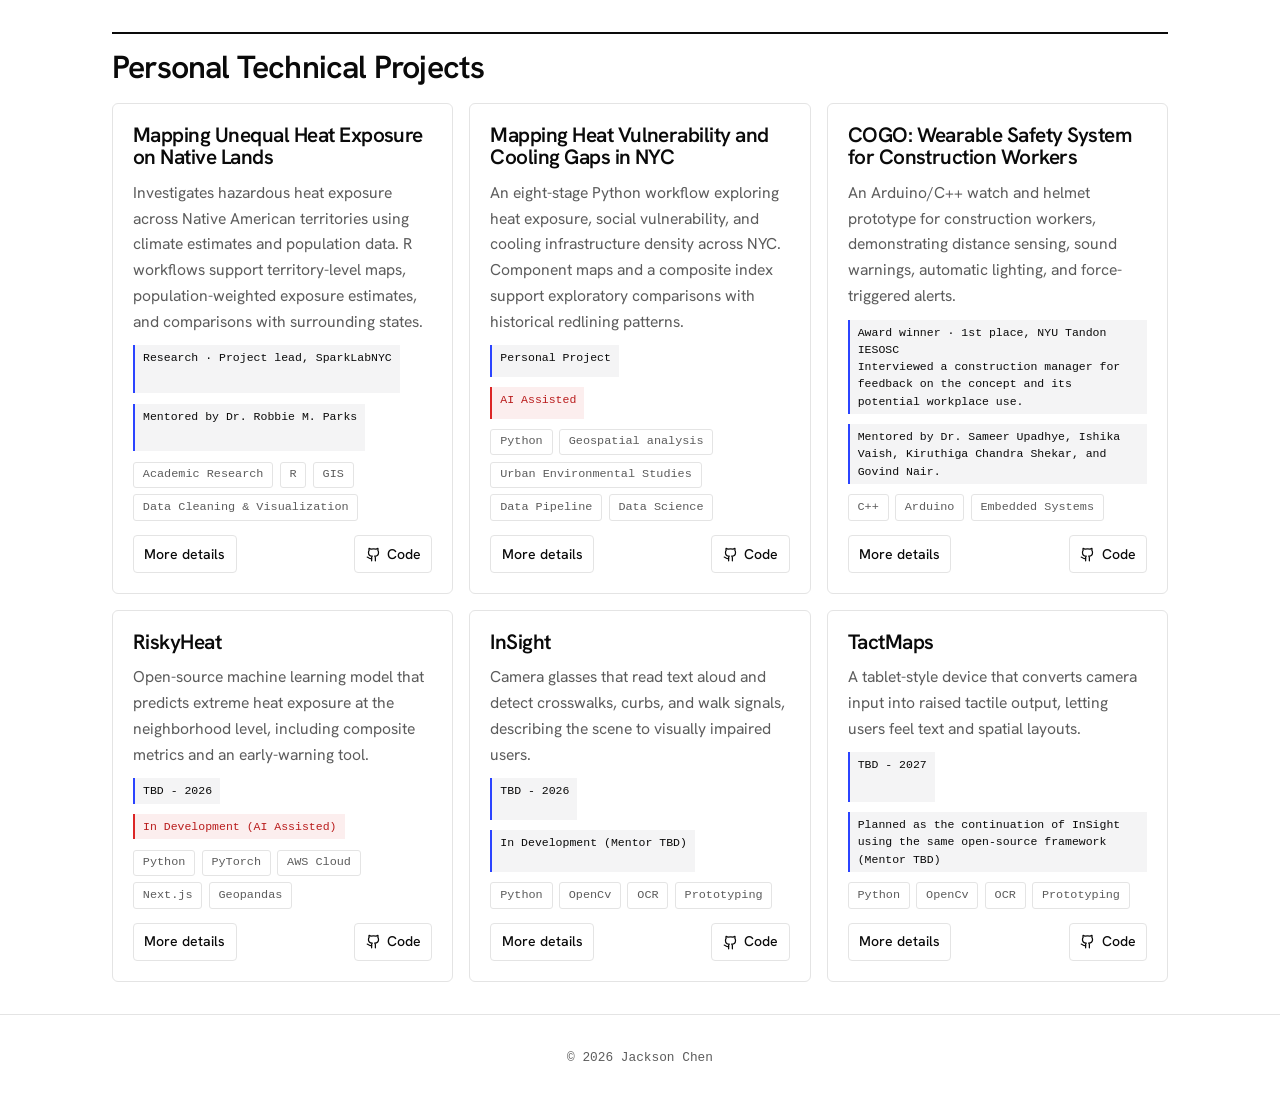
==== commit 54892b21: "Updated Minor Choice" ====
--- a/index.html
+++ b/index.html
@@ -44,7 +44,7 @@
       <div class="entry-head"><h3>Princeton University</h3><span class="muted">2026 - 2030</span></div>
       <ul>
         <li>A.B. in Computer Science</li>
-        <li>Intended Minors: Statistics and Machine Learning, Cognitive Science</li>
+        <li>Intended Minors: Statistics and Machine Learning, Urban Studies</li>
         <li>Activities: Princeton Racing Electric, Entrepreneur Club, Matriculate, Society of Asian Scientists and Engineers</li>
       </ul>
     </div>
